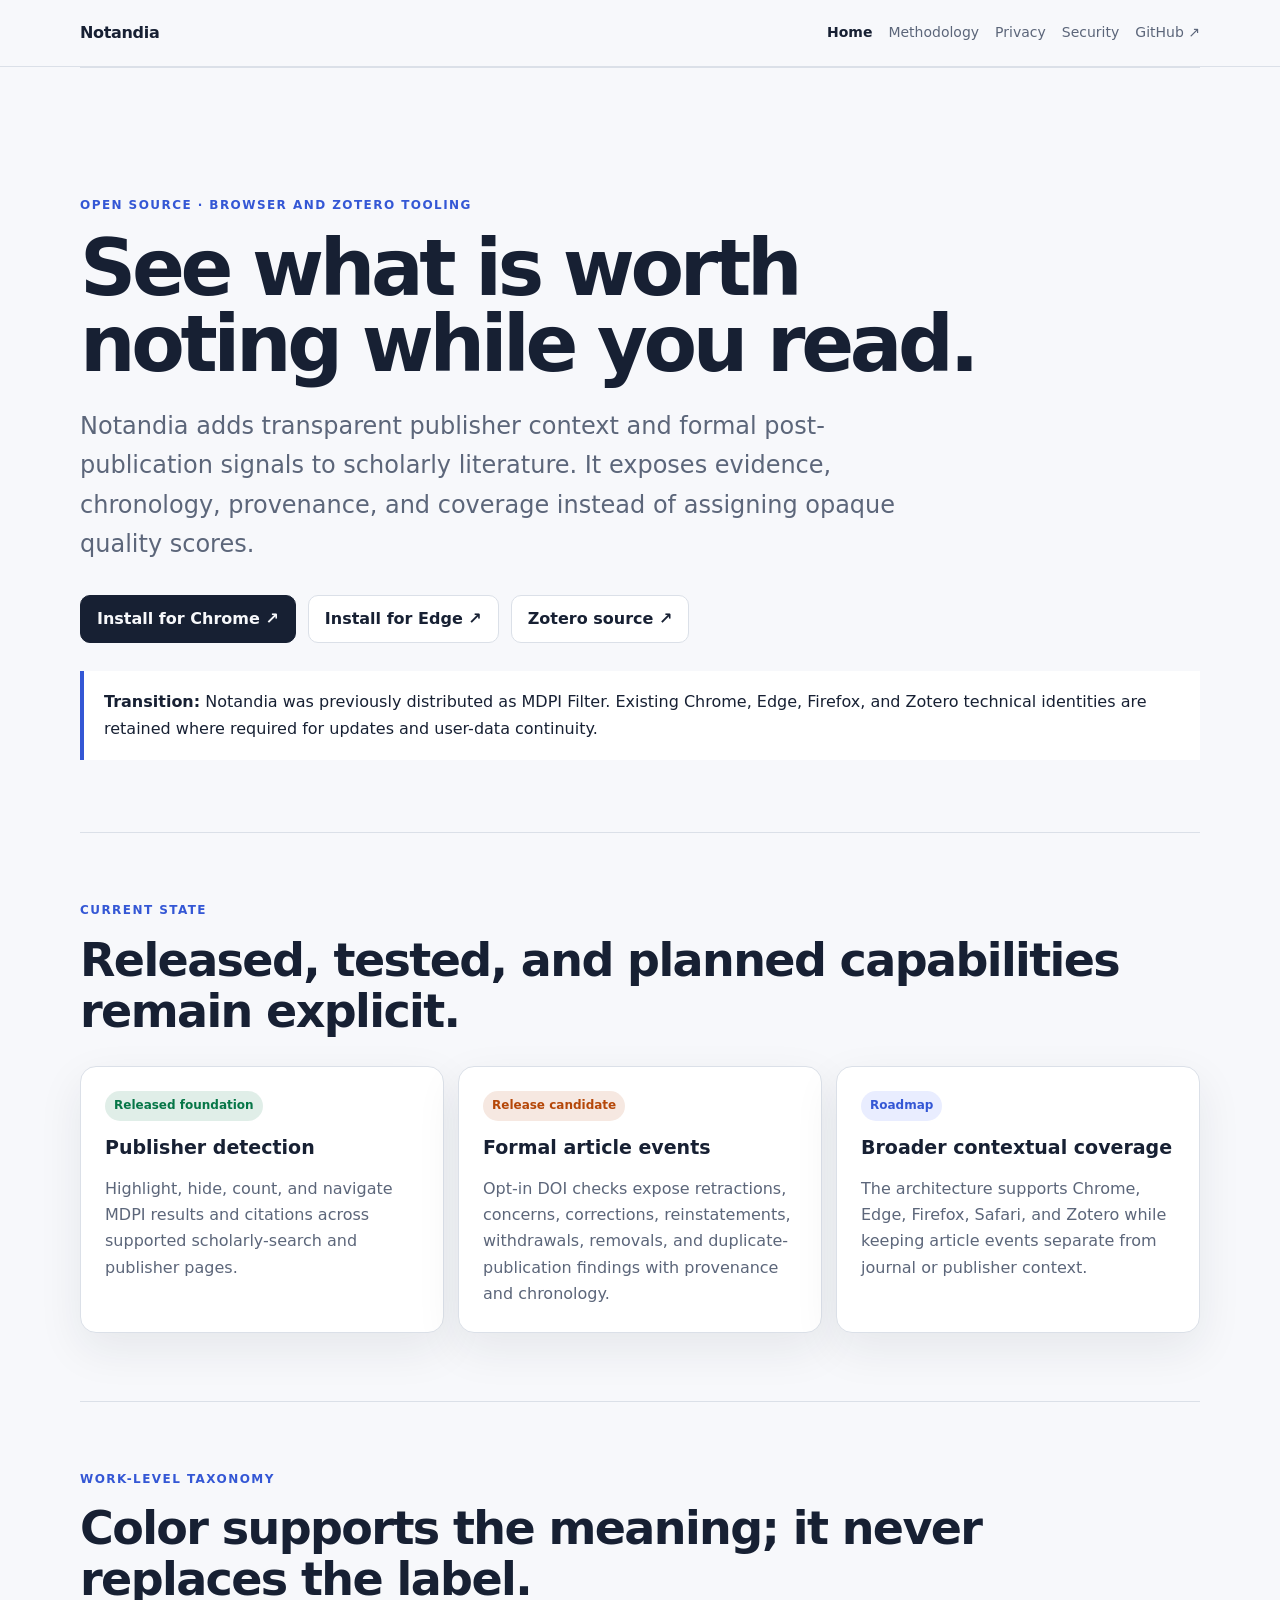
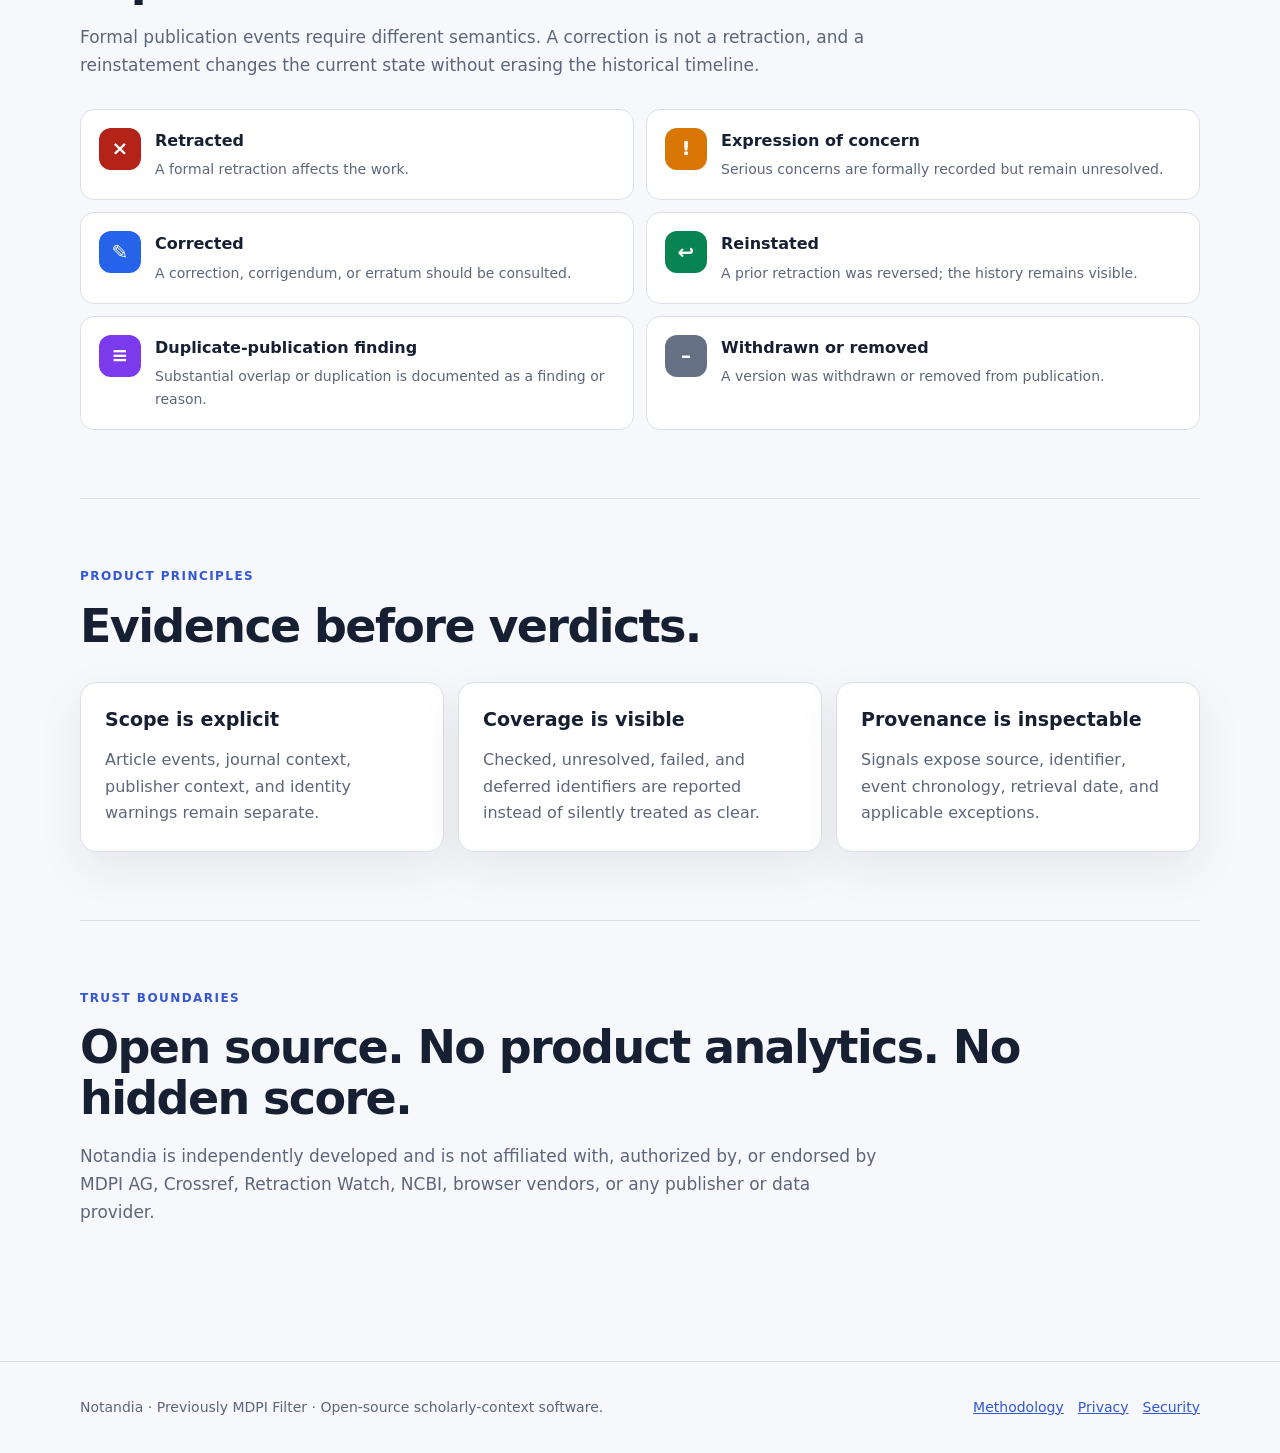
==== index.html @ 9b50b46a "rebrand: make Notandia the website identity" ====
<!doctype html>
<html lang="en">
<head>
  <meta charset="utf-8">
  <meta name="viewport" content="width=device-width, initial-scale=1">
  <title>Notandia — Open-source context for scholarly literature</title>
  <meta name="description" content="Notandia is open-source browser and Zotero software for publisher context and explainable post-publication signals in scholarly literature.">
  <meta name="robots" content="index,follow">
  <link rel="canonical" href="https://mdpi-filter.pages.dev/">
  <link rel="stylesheet" href="/styles.css">
  <meta property="og:type" content="website">
  <meta property="og:title" content="Notandia — Open-source context for scholarly literature">
  <meta property="og:description" content="See publisher context and formal post-publication signals without hidden quality scores or product analytics.">
</head>
<body>
  <header class="site-header">
    <nav class="nav" aria-label="Main navigation">
      <a class="brand" href="/">Notandia</a>
      <div class="nav-links">
        <a aria-current="page" href="/">Home</a>
        <a href="/methodology.html">Methodology</a>
        <a href="/privacy.html">Privacy</a>
        <a href="/security.html">Security</a>
        <a href="https://github.com/notandia">GitHub ↗</a>
      </div>
    </nav>
  </header>

  <main>
    <section class="hero">
      <p class="eyebrow">Open source · Browser and Zotero tooling</p>
      <h1>See what is worth noting while you read.</h1>
      <p class="lede">Notandia adds transparent publisher context and formal post-publication signals to scholarly literature. It exposes evidence, chronology, provenance, and coverage instead of assigning opaque quality scores.</p>
      <div class="actions">
        <a class="button primary" href="https://chromewebstore.google.com/detail/mdpi-filter/comknkeimaaadpiopddjoknflbmjeccp">Install for Chrome ↗</a>
        <a class="button" href="https://microsoftedge.microsoft.com/addons/detail/mdpi-filter/efonlkldplkaeekpiajloajjmkappjgi">Install for Edge ↗</a>
        <a class="button" href="https://github.com/notandia/zotero-plugin">Zotero source ↗</a>
      </div>
      <div class="notice"><strong>Transition:</strong> Notandia was previously distributed as MDPI Filter. Existing Chrome, Edge, Firefox, and Zotero technical identities are retained where required for updates and user-data continuity.</div>
    </section>

    <section aria-labelledby="state-heading">
      <p class="eyebrow">Current state</p>
      <h2 id="state-heading">Released, tested, and planned capabilities remain explicit.</h2>
      <div class="grid">
        <article class="card">
          <span class="status released">Released foundation</span>
          <h3>Publisher detection</h3>
          <p>Highlight, hide, count, and navigate MDPI results and citations across supported scholarly-search and publisher pages.</p>
        </article>
        <article class="card">
          <span class="status preview">Release candidate</span>
          <h3>Formal article events</h3>
          <p>Opt-in DOI checks expose retractions, concerns, corrections, reinstatements, withdrawals, removals, and duplicate-publication findings with provenance and chronology.</p>
        </article>
        <article class="card">
          <span class="status roadmap">Roadmap</span>
          <h3>Broader contextual coverage</h3>
          <p>The architecture supports Chrome, Edge, Firefox, Safari, and Zotero while keeping article events separate from journal or publisher context.</p>
        </article>
      </div>
    </section>

    <section aria-labelledby="signals-heading">
      <p class="eyebrow">Work-level taxonomy</p>
      <h2 id="signals-heading">Color supports the meaning; it never replaces the label.</h2>
      <p class="section-intro">Formal publication events require different semantics. A correction is not a retraction, and a reinstatement changes the current state without erasing the historical timeline.</p>
      <div class="signal-list">
        <div class="signal"><span class="signal-icon red" aria-hidden="true">×</span><div><strong>Retracted</strong><p>A formal retraction affects the work.</p></div></div>
        <div class="signal"><span class="signal-icon orange" aria-hidden="true">!</span><div><strong>Expression of concern</strong><p>Serious concerns are formally recorded but remain unresolved.</p></div></div>
        <div class="signal"><span class="signal-icon blue" aria-hidden="true">✎</span><div><strong>Corrected</strong><p>A correction, corrigendum, or erratum should be consulted.</p></div></div>
        <div class="signal"><span class="signal-icon green" aria-hidden="true">↩</span><div><strong>Reinstated</strong><p>A prior retraction was reversed; the history remains visible.</p></div></div>
        <div class="signal"><span class="signal-icon purple" aria-hidden="true">≡</span><div><strong>Duplicate-publication finding</strong><p>Substantial overlap or duplication is documented as a finding or reason.</p></div></div>
        <div class="signal"><span class="signal-icon gray" aria-hidden="true">–</span><div><strong>Withdrawn or removed</strong><p>A version was withdrawn or removed from publication.</p></div></div>
      </div>
    </section>

    <section aria-labelledby="principles-heading">
      <p class="eyebrow">Product principles</p>
      <h2 id="principles-heading">Evidence before verdicts.</h2>
      <div class="grid">
        <article class="card"><h3>Scope is explicit</h3><p>Article events, journal context, publisher context, and identity warnings remain separate.</p></article>
        <article class="card"><h3>Coverage is visible</h3><p>Checked, unresolved, failed, and deferred identifiers are reported instead of silently treated as clear.</p></article>
        <article class="card"><h3>Provenance is inspectable</h3><p>Signals expose source, identifier, event chronology, retrieval date, and applicable exceptions.</p></article>
      </div>
    </section>

    <section aria-labelledby="trust-heading">
      <p class="eyebrow">Trust boundaries</p>
      <h2 id="trust-heading">Open source. No product analytics. No hidden score.</h2>
      <p class="section-intro">Notandia is independently developed and is not affiliated with, authorized by, or endorsed by MDPI AG, Crossref, Retraction Watch, NCBI, browser vendors, or any publisher or data provider.</p>
    </section>
  </main>

  <footer class="site-footer">
    <div class="footer-inner">
      <span>Notandia · Previously MDPI Filter · Open-source scholarly-context software.</span>
      <div class="footer-links">
        <a href="/methodology.html">Methodology</a>
        <a href="/privacy.html">Privacy</a>
        <a href="/security.html">Security</a>
      </div>
    </div>
  </footer>
</body>
</html>
---- styles.css ----
:root {
  color-scheme: light dark;
  --bg: #f7f8fb;
  --surface: #ffffff;
  --ink: #172033;
  --muted: #5c667a;
  --line: #dbe0e8;
  --accent: #3457d5;
  --accent-soft: #e9edff;
  --danger: #b42318;
  --warning: #b54708;
  --success: #067647;
  --radius: 16px;
  --shadow: 0 16px 45px rgba(24, 33, 52, 0.08);
  font-family: Inter, ui-sans-serif, system-ui, -apple-system, BlinkMacSystemFont, "Segoe UI", sans-serif;
}

@media (prefers-color-scheme: dark) {
  :root {
    --bg: #0e1320;
    --surface: #171e2d;
    --ink: #eef1f7;
    --muted: #aab2c2;
    --line: #2b3547;
    --accent: #93a8ff;
    --accent-soft: #202b51;
    --shadow: 0 18px 55px rgba(0, 0, 0, 0.28);
  }
}

* { box-sizing: border-box; }
html { scroll-behavior: smooth; }
body { margin: 0; background: var(--bg); color: var(--ink); line-height: 1.65; }
a { color: var(--accent); }
a:focus-visible, button:focus-visible { outline: 3px solid var(--accent); outline-offset: 3px; }
img { max-width: 100%; }
code { font-family: "SFMono-Regular", Consolas, monospace; }

.site-header {
  position: sticky;
  top: 0;
  z-index: 10;
  border-bottom: 1px solid var(--line);
  background: color-mix(in srgb, var(--bg) 92%, transparent);
  backdrop-filter: blur(14px);
}
.nav {
  width: min(1120px, calc(100% - 32px));
  min-height: 66px;
  margin: 0 auto;
  display: flex;
  align-items: center;
  justify-content: space-between;
  gap: 20px;
}
.brand { color: var(--ink); font-weight: 800; text-decoration: none; letter-spacing: -0.02em; }
.nav-links { display: flex; flex-wrap: wrap; gap: 16px; font-size: 14px; }
.nav-links a { color: var(--muted); text-decoration: none; }
.nav-links a[aria-current="page"] { color: var(--ink); font-weight: 700; }

main { width: min(1120px, calc(100% - 32px)); margin: 0 auto; }
.hero { padding: clamp(72px, 10vw, 132px) 0 72px; }
.eyebrow { margin: 0 0 14px; color: var(--accent); font-size: 12px; font-weight: 800; text-transform: uppercase; letter-spacing: 0.12em; }
h1 { max-width: 900px; margin: 0 0 24px; font-size: clamp(42px, 7vw, 78px); line-height: 0.98; letter-spacing: -0.055em; }
h2 { margin: 0 0 18px; font-size: clamp(28px, 4vw, 46px); line-height: 1.1; letter-spacing: -0.035em; }
h3 { margin: 0 0 8px; font-size: 19px; line-height: 1.3; }
.lede { max-width: 850px; color: var(--muted); font-size: clamp(18px, 2.2vw, 24px); }

.actions { display: flex; flex-wrap: wrap; gap: 12px; margin-top: 30px; }
.button { display: inline-flex; align-items: center; justify-content: center; min-height: 44px; padding: 10px 16px; border: 1px solid var(--line); border-radius: 10px; color: var(--ink); background: var(--surface); text-decoration: none; font-weight: 700; }
.button.primary { border-color: var(--ink); background: var(--ink); color: var(--bg); }

section { padding: 68px 0; border-top: 1px solid var(--line); }
.section-intro { max-width: 800px; color: var(--muted); font-size: 17px; }
.grid { display: grid; grid-template-columns: repeat(3, 1fr); gap: 14px; margin-top: 30px; }
.card { padding: 24px; border: 1px solid var(--line); border-radius: var(--radius); background: var(--surface); box-shadow: var(--shadow); }
.card p { margin-bottom: 0; color: var(--muted); }
.status { display: inline-flex; align-items: center; gap: 8px; margin-bottom: 14px; padding: 5px 9px; border-radius: 999px; font-size: 12px; font-weight: 800; }
.status.released { color: var(--success); background: color-mix(in srgb, var(--success) 12%, transparent); }
.status.preview { color: var(--warning); background: color-mix(in srgb, var(--warning) 12%, transparent); }
.status.roadmap { color: var(--accent); background: var(--accent-soft); }

.signal-list { display: grid; grid-template-columns: repeat(2, 1fr); gap: 12px; margin-top: 30px; }
.signal { display: grid; grid-template-columns: 42px 1fr; gap: 14px; align-items: start; padding: 18px; border: 1px solid var(--line); border-radius: 14px; background: var(--surface); }
.signal-icon { width: 42px; height: 42px; border-radius: 12px; display: grid; place-items: center; color: white; font-weight: 900; font-size: 20px; }
.red { background: #b42318; }
.orange { background: #d97706; }
.blue { background: #2563eb; }
.green { background: #078451; }
.purple { background: #7c3aed; }
.gray { background: #667085; }
.signal p { margin: 4px 0 0; color: var(--muted); font-size: 14px; }

.notice { margin-top: 28px; padding: 18px 20px; border-left: 4px solid var(--accent); background: var(--surface); }
.prose { max-width: 850px; padding: 72px 0; }
.prose h1 { font-size: clamp(38px, 6vw, 66px); }
.prose h2 { margin-top: 52px; font-size: 30px; }
.prose h3 { margin-top: 32px; }
.prose p, .prose li { color: var(--muted); }
.prose strong { color: var(--ink); }
.prose table { width: 100%; border-collapse: collapse; margin: 26px 0; }
.prose th, .prose td { padding: 12px; border: 1px solid var(--line); text-align: left; vertical-align: top; }
.prose th { background: var(--surface); }

.site-footer { margin-top: 50px; padding: 34px 0; border-top: 1px solid var(--line); color: var(--muted); font-size: 14px; }
.footer-inner { width: min(1120px, calc(100% - 32px)); margin: 0 auto; display: flex; justify-content: space-between; gap: 20px; flex-wrap: wrap; }
.footer-links { display: flex; gap: 14px; flex-wrap: wrap; }

@media (max-width: 820px) {
  .grid { grid-template-columns: 1fr; }
  .signal-list { grid-template-columns: 1fr; }
  .nav { align-items: flex-start; padding: 16px 0; }
  .nav-links { justify-content: flex-end; }
}

@media (max-width: 560px) {
  .nav { flex-direction: column; }
  .nav-links { justify-content: flex-start; }
  .hero { padding-top: 56px; }
  .button { width: 100%; }
}
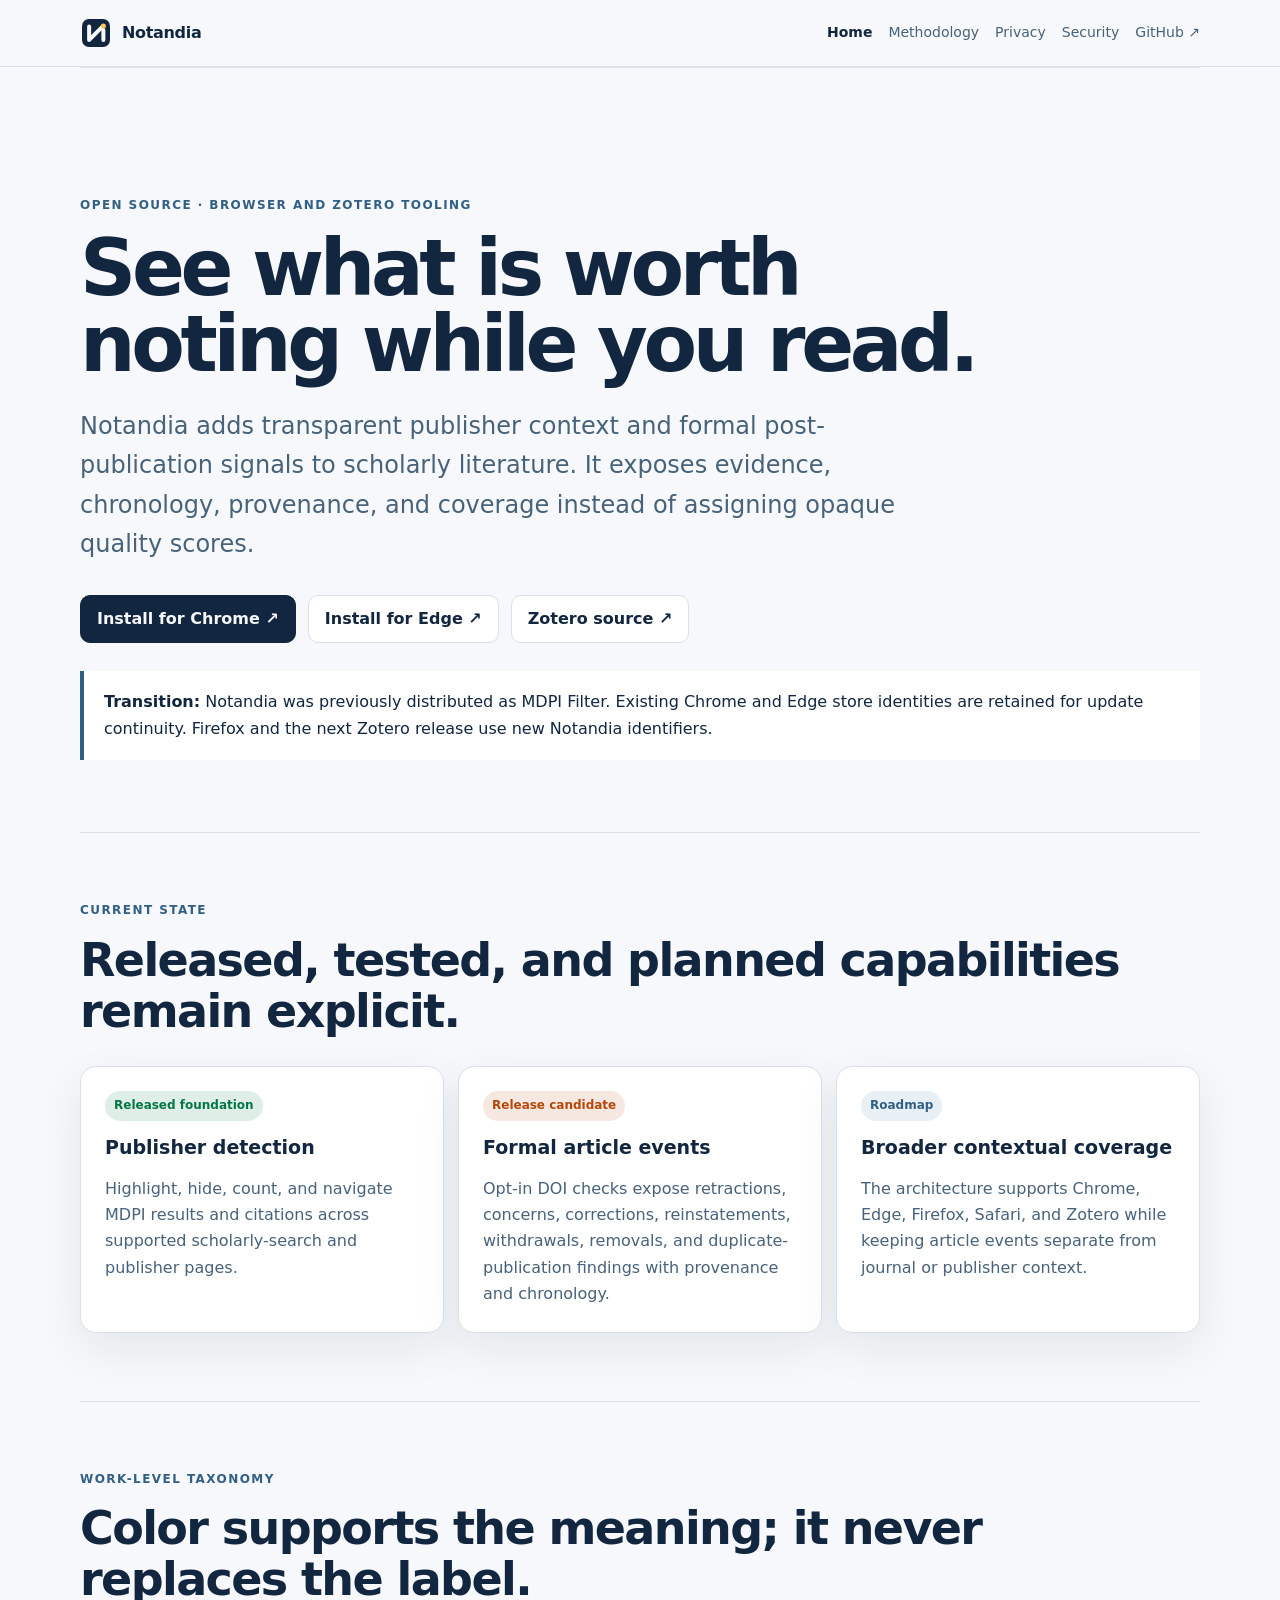
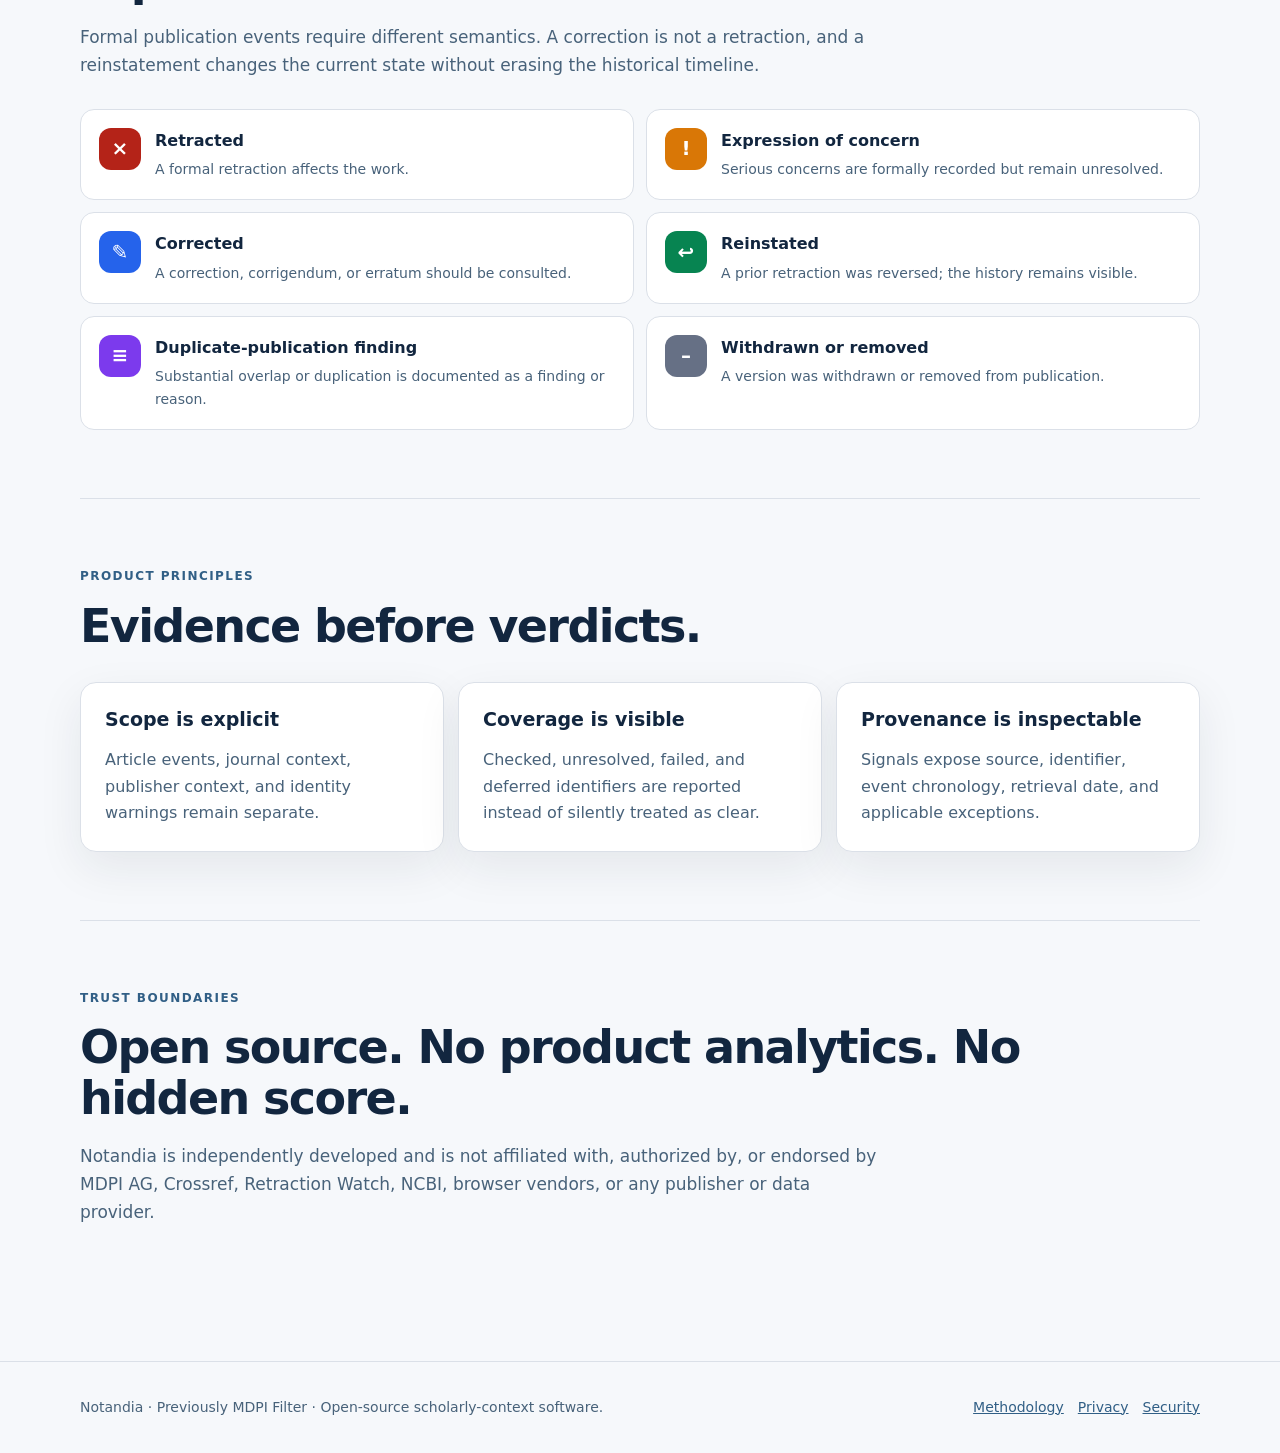
==== commit 1eb65342: "brand: apply Notandia identity across the website" ====
--- a/index.html
+++ b/index.html
@@ -7,6 +7,8 @@
   <meta name="description" content="Notandia is open-source browser and Zotero software for publisher context and explainable post-publication signals in scholarly literature.">
   <meta name="robots" content="index,follow">
   <link rel="canonical" href="https://mdpi-filter.pages.dev/">
+  <link rel="icon" href="/assets/notandia-symbol.svg" type="image/svg+xml">
+  <meta name="theme-color" content="#12263F">
   <link rel="stylesheet" href="/styles.css">
   <meta property="og:type" content="website">
   <meta property="og:title" content="Notandia — Open-source context for scholarly literature">
@@ -15,7 +17,7 @@
 <body>
   <header class="site-header">
     <nav class="nav" aria-label="Main navigation">
-      <a class="brand" href="/">Notandia</a>
+      <a class="brand" href="/"><img src="/assets/notandia-symbol.svg" alt="" width="32" height="32"><span>Notandia</span></a>
       <div class="nav-links">
         <a aria-current="page" href="/">Home</a>
         <a href="/methodology.html">Methodology</a>
@@ -36,7 +38,7 @@
         <a class="button" href="https://microsoftedge.microsoft.com/addons/detail/mdpi-filter/efonlkldplkaeekpiajloajjmkappjgi">Install for Edge ↗</a>
         <a class="button" href="https://github.com/notandia/zotero-plugin">Zotero source ↗</a>
       </div>
-      <div class="notice"><strong>Transition:</strong> Notandia was previously distributed as MDPI Filter. Existing Chrome, Edge, Firefox, and Zotero technical identities are retained where required for updates and user-data continuity.</div>
+      <div class="notice"><strong>Transition:</strong> Notandia was previously distributed as MDPI Filter. Existing Chrome and Edge store identities are retained for update continuity. Firefox and the next Zotero release use new Notandia identifiers.</div>
     </section>
 
     <section aria-labelledby="state-heading">
--- a/styles.css
+++ b/styles.css
@@ -1,12 +1,12 @@
 :root {
   color-scheme: light dark;
-  --bg: #f7f8fb;
+  --bg: #f6f8fb;
   --surface: #ffffff;
-  --ink: #172033;
-  --muted: #5c667a;
+  --ink: #12263f;
+  --muted: #48627a;
   --line: #dbe0e8;
-  --accent: #3457d5;
-  --accent-soft: #e9edff;
+  --accent: #315f86;
+  --accent-soft: #e8f0f6;
   --danger: #b42318;
   --warning: #b54708;
   --success: #067647;
@@ -53,7 +53,8 @@
   justify-content: space-between;
   gap: 20px;
 }
-.brand { color: var(--ink); font-weight: 800; text-decoration: none; letter-spacing: -0.02em; }
+.brand { display: inline-flex; align-items: center; gap: 10px; color: var(--ink); font-weight: 800; text-decoration: none; letter-spacing: -0.02em; }
+.brand img { width: 32px; height: 32px; flex: 0 0 auto; }
 .nav-links { display: flex; flex-wrap: wrap; gap: 16px; font-size: 14px; }
 .nav-links a { color: var(--muted); text-decoration: none; }
 .nav-links a[aria-current="page"] { color: var(--ink); font-weight: 700; }
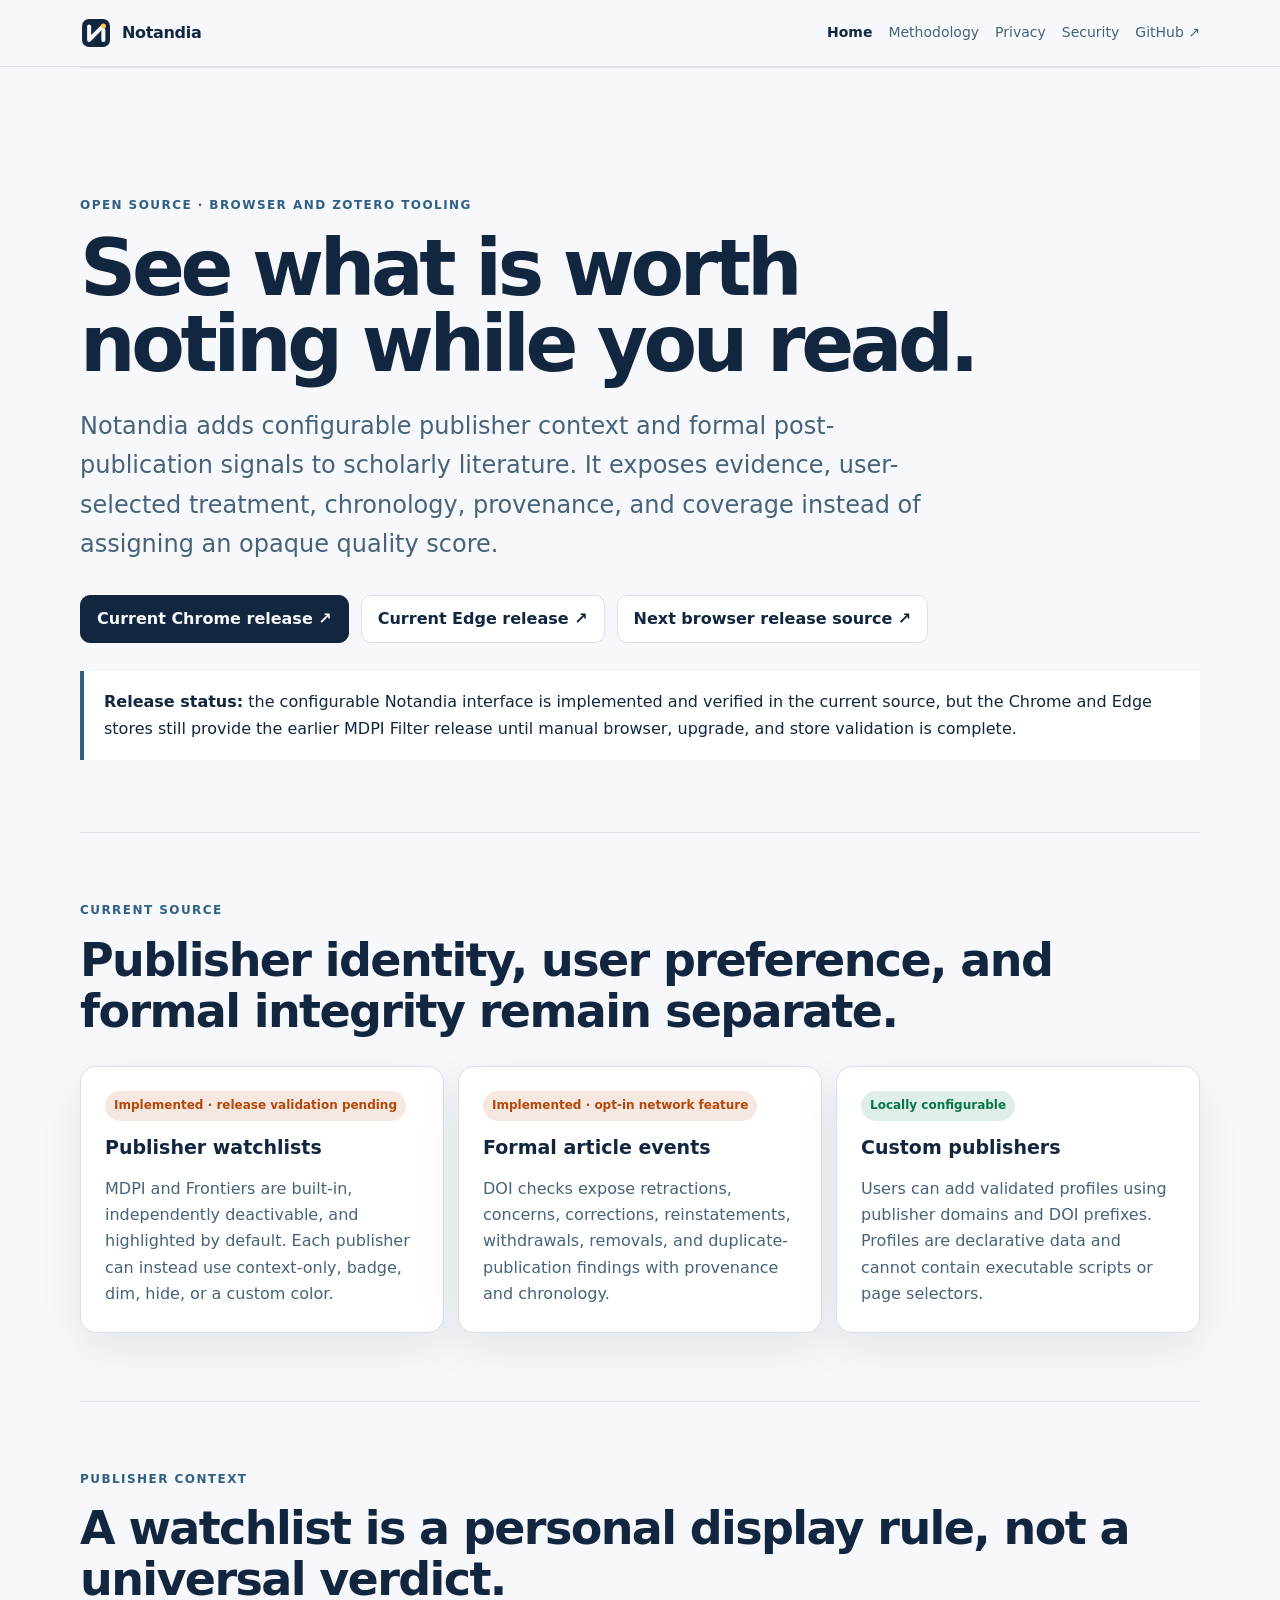
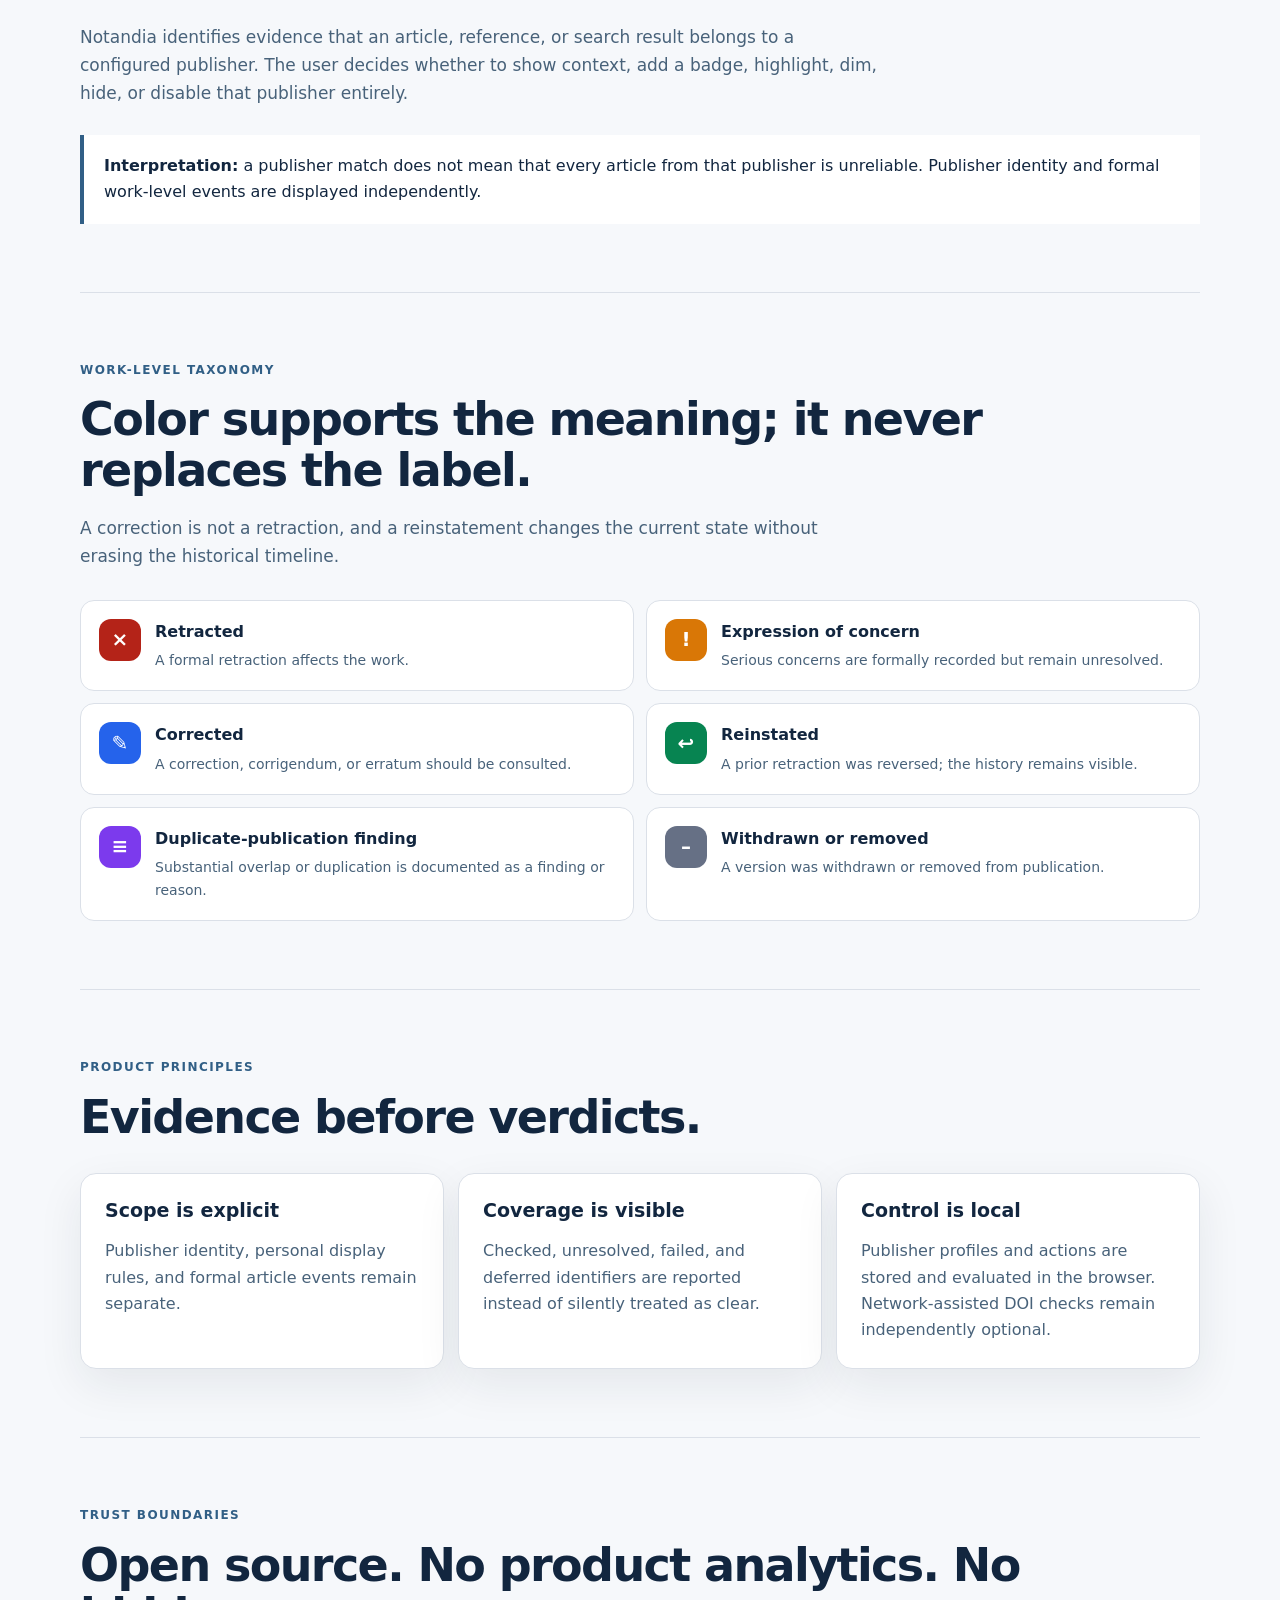
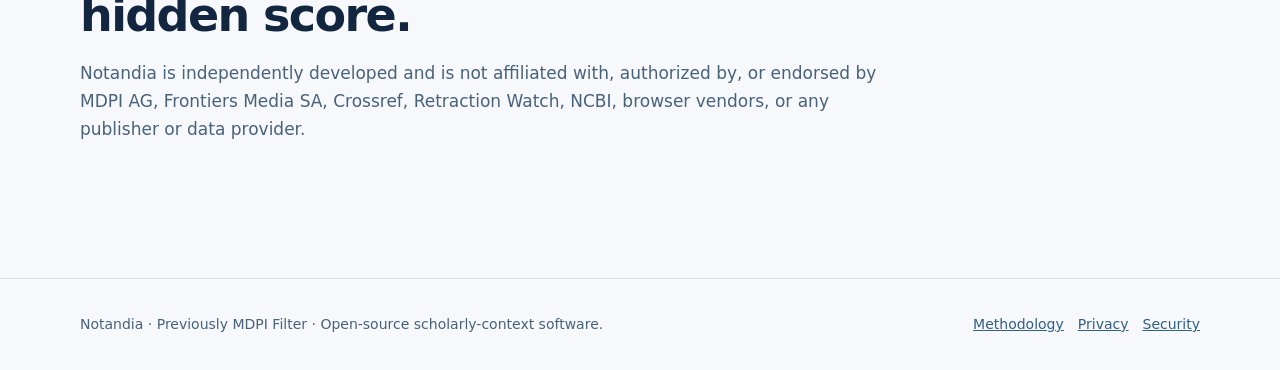
==== commit 57d3dab1: "docs: present configurable publisher watchlists" ====
--- a/index.html
+++ b/index.html
@@ -3,16 +3,16 @@
 <head>
   <meta charset="utf-8">
   <meta name="viewport" content="width=device-width, initial-scale=1">
-  <title>Notandia — Open-source context for scholarly literature</title>
-  <meta name="description" content="Notandia is open-source browser and Zotero software for publisher context and explainable post-publication signals in scholarly literature.">
+  <title>Notandia — Publisher context and scholarly integrity signals</title>
+  <meta name="description" content="Notandia is open-source browser and Zotero software for configurable publisher context and explainable post-publication signals in scholarly literature.">
   <meta name="robots" content="index,follow">
   <link rel="canonical" href="https://mdpi-filter.pages.dev/">
   <link rel="icon" href="/assets/notandia-symbol.svg" type="image/svg+xml">
   <meta name="theme-color" content="#12263F">
   <link rel="stylesheet" href="/styles.css">
   <meta property="og:type" content="website">
-  <meta property="og:title" content="Notandia — Open-source context for scholarly literature">
-  <meta property="og:description" content="See publisher context and formal post-publication signals without hidden quality scores or product analytics.">
+  <meta property="og:title" content="Notandia — Publisher context and scholarly integrity signals">
+  <meta property="og:description" content="Configurable publisher watchlists and formal post-publication signals without hidden quality scores or product analytics.">
 </head>
 <body>
   <header class="site-header">
@@ -32,41 +32,48 @@
     <section class="hero">
       <p class="eyebrow">Open source · Browser and Zotero tooling</p>
       <h1>See what is worth noting while you read.</h1>
-      <p class="lede">Notandia adds transparent publisher context and formal post-publication signals to scholarly literature. It exposes evidence, chronology, provenance, and coverage instead of assigning opaque quality scores.</p>
+      <p class="lede">Notandia adds configurable publisher context and formal post-publication signals to scholarly literature. It exposes evidence, user-selected treatment, chronology, provenance, and coverage instead of assigning an opaque quality score.</p>
       <div class="actions">
-        <a class="button primary" href="https://chromewebstore.google.com/detail/mdpi-filter/comknkeimaaadpiopddjoknflbmjeccp">Install for Chrome ↗</a>
-        <a class="button" href="https://microsoftedge.microsoft.com/addons/detail/mdpi-filter/efonlkldplkaeekpiajloajjmkappjgi">Install for Edge ↗</a>
-        <a class="button" href="https://github.com/notandia/zotero-plugin">Zotero source ↗</a>
+        <a class="button primary" href="https://chromewebstore.google.com/detail/mdpi-filter/comknkeimaaadpiopddjoknflbmjeccp">Current Chrome release ↗</a>
+        <a class="button" href="https://microsoftedge.microsoft.com/addons/detail/mdpi-filter/efonlkldplkaeekpiajloajjmkappjgi">Current Edge release ↗</a>
+        <a class="button" href="https://github.com/notandia/browser-extension">Next browser release source ↗</a>
       </div>
-      <div class="notice"><strong>Transition:</strong> Notandia was previously distributed as MDPI Filter. Existing Chrome and Edge store identities are retained for update continuity. Firefox and the next Zotero release use new Notandia identifiers.</div>
+      <div class="notice"><strong>Release status:</strong> the configurable Notandia interface is implemented and verified in the current source, but the Chrome and Edge stores still provide the earlier MDPI Filter release until manual browser, upgrade, and store validation is complete.</div>
     </section>
 
     <section aria-labelledby="state-heading">
-      <p class="eyebrow">Current state</p>
-      <h2 id="state-heading">Released, tested, and planned capabilities remain explicit.</h2>
+      <p class="eyebrow">Current source</p>
+      <h2 id="state-heading">Publisher identity, user preference, and formal integrity remain separate.</h2>
       <div class="grid">
         <article class="card">
-          <span class="status released">Released foundation</span>
-          <h3>Publisher detection</h3>
-          <p>Highlight, hide, count, and navigate MDPI results and citations across supported scholarly-search and publisher pages.</p>
+          <span class="status preview">Implemented · release validation pending</span>
+          <h3>Publisher watchlists</h3>
+          <p>MDPI and Frontiers are built-in, independently deactivable, and highlighted by default. Each publisher can instead use context-only, badge, dim, hide, or a custom color.</p>
         </article>
         <article class="card">
-          <span class="status preview">Release candidate</span>
+          <span class="status preview">Implemented · opt-in network feature</span>
           <h3>Formal article events</h3>
-          <p>Opt-in DOI checks expose retractions, concerns, corrections, reinstatements, withdrawals, removals, and duplicate-publication findings with provenance and chronology.</p>
+          <p>DOI checks expose retractions, concerns, corrections, reinstatements, withdrawals, removals, and duplicate-publication findings with provenance and chronology.</p>
         </article>
         <article class="card">
-          <span class="status roadmap">Roadmap</span>
-          <h3>Broader contextual coverage</h3>
-          <p>The architecture supports Chrome, Edge, Firefox, Safari, and Zotero while keeping article events separate from journal or publisher context.</p>
+          <span class="status released">Locally configurable</span>
+          <h3>Custom publishers</h3>
+          <p>Users can add validated profiles using publisher domains and DOI prefixes. Profiles are declarative data and cannot contain executable scripts or page selectors.</p>
         </article>
       </div>
+    </section>
+
+    <section aria-labelledby="watchlist-heading">
+      <p class="eyebrow">Publisher context</p>
+      <h2 id="watchlist-heading">A watchlist is a personal display rule, not a universal verdict.</h2>
+      <p class="section-intro">Notandia identifies evidence that an article, reference, or search result belongs to a configured publisher. The user decides whether to show context, add a badge, highlight, dim, hide, or disable that publisher entirely.</p>
+      <div class="notice"><strong>Interpretation:</strong> a publisher match does not mean that every article from that publisher is unreliable. Publisher identity and formal work-level events are displayed independently.</div>
     </section>
 
     <section aria-labelledby="signals-heading">
       <p class="eyebrow">Work-level taxonomy</p>
       <h2 id="signals-heading">Color supports the meaning; it never replaces the label.</h2>
-      <p class="section-intro">Formal publication events require different semantics. A correction is not a retraction, and a reinstatement changes the current state without erasing the historical timeline.</p>
+      <p class="section-intro">A correction is not a retraction, and a reinstatement changes the current state without erasing the historical timeline.</p>
       <div class="signal-list">
         <div class="signal"><span class="signal-icon red" aria-hidden="true">×</span><div><strong>Retracted</strong><p>A formal retraction affects the work.</p></div></div>
         <div class="signal"><span class="signal-icon orange" aria-hidden="true">!</span><div><strong>Expression of concern</strong><p>Serious concerns are formally recorded but remain unresolved.</p></div></div>
@@ -81,27 +88,23 @@
       <p class="eyebrow">Product principles</p>
       <h2 id="principles-heading">Evidence before verdicts.</h2>
       <div class="grid">
-        <article class="card"><h3>Scope is explicit</h3><p>Article events, journal context, publisher context, and identity warnings remain separate.</p></article>
+        <article class="card"><h3>Scope is explicit</h3><p>Publisher identity, personal display rules, and formal article events remain separate.</p></article>
         <article class="card"><h3>Coverage is visible</h3><p>Checked, unresolved, failed, and deferred identifiers are reported instead of silently treated as clear.</p></article>
-        <article class="card"><h3>Provenance is inspectable</h3><p>Signals expose source, identifier, event chronology, retrieval date, and applicable exceptions.</p></article>
+        <article class="card"><h3>Control is local</h3><p>Publisher profiles and actions are stored and evaluated in the browser. Network-assisted DOI checks remain independently optional.</p></article>
       </div>
     </section>
 
     <section aria-labelledby="trust-heading">
       <p class="eyebrow">Trust boundaries</p>
       <h2 id="trust-heading">Open source. No product analytics. No hidden score.</h2>
-      <p class="section-intro">Notandia is independently developed and is not affiliated with, authorized by, or endorsed by MDPI AG, Crossref, Retraction Watch, NCBI, browser vendors, or any publisher or data provider.</p>
+      <p class="section-intro">Notandia is independently developed and is not affiliated with, authorized by, or endorsed by MDPI AG, Frontiers Media SA, Crossref, Retraction Watch, NCBI, browser vendors, or any publisher or data provider.</p>
     </section>
   </main>
 
   <footer class="site-footer">
     <div class="footer-inner">
       <span>Notandia · Previously MDPI Filter · Open-source scholarly-context software.</span>
-      <div class="footer-links">
-        <a href="/methodology.html">Methodology</a>
-        <a href="/privacy.html">Privacy</a>
-        <a href="/security.html">Security</a>
-      </div>
+      <div class="footer-links"><a href="/methodology.html">Methodology</a><a href="/privacy.html">Privacy</a><a href="/security.html">Security</a></div>
     </div>
   </footer>
 </body>
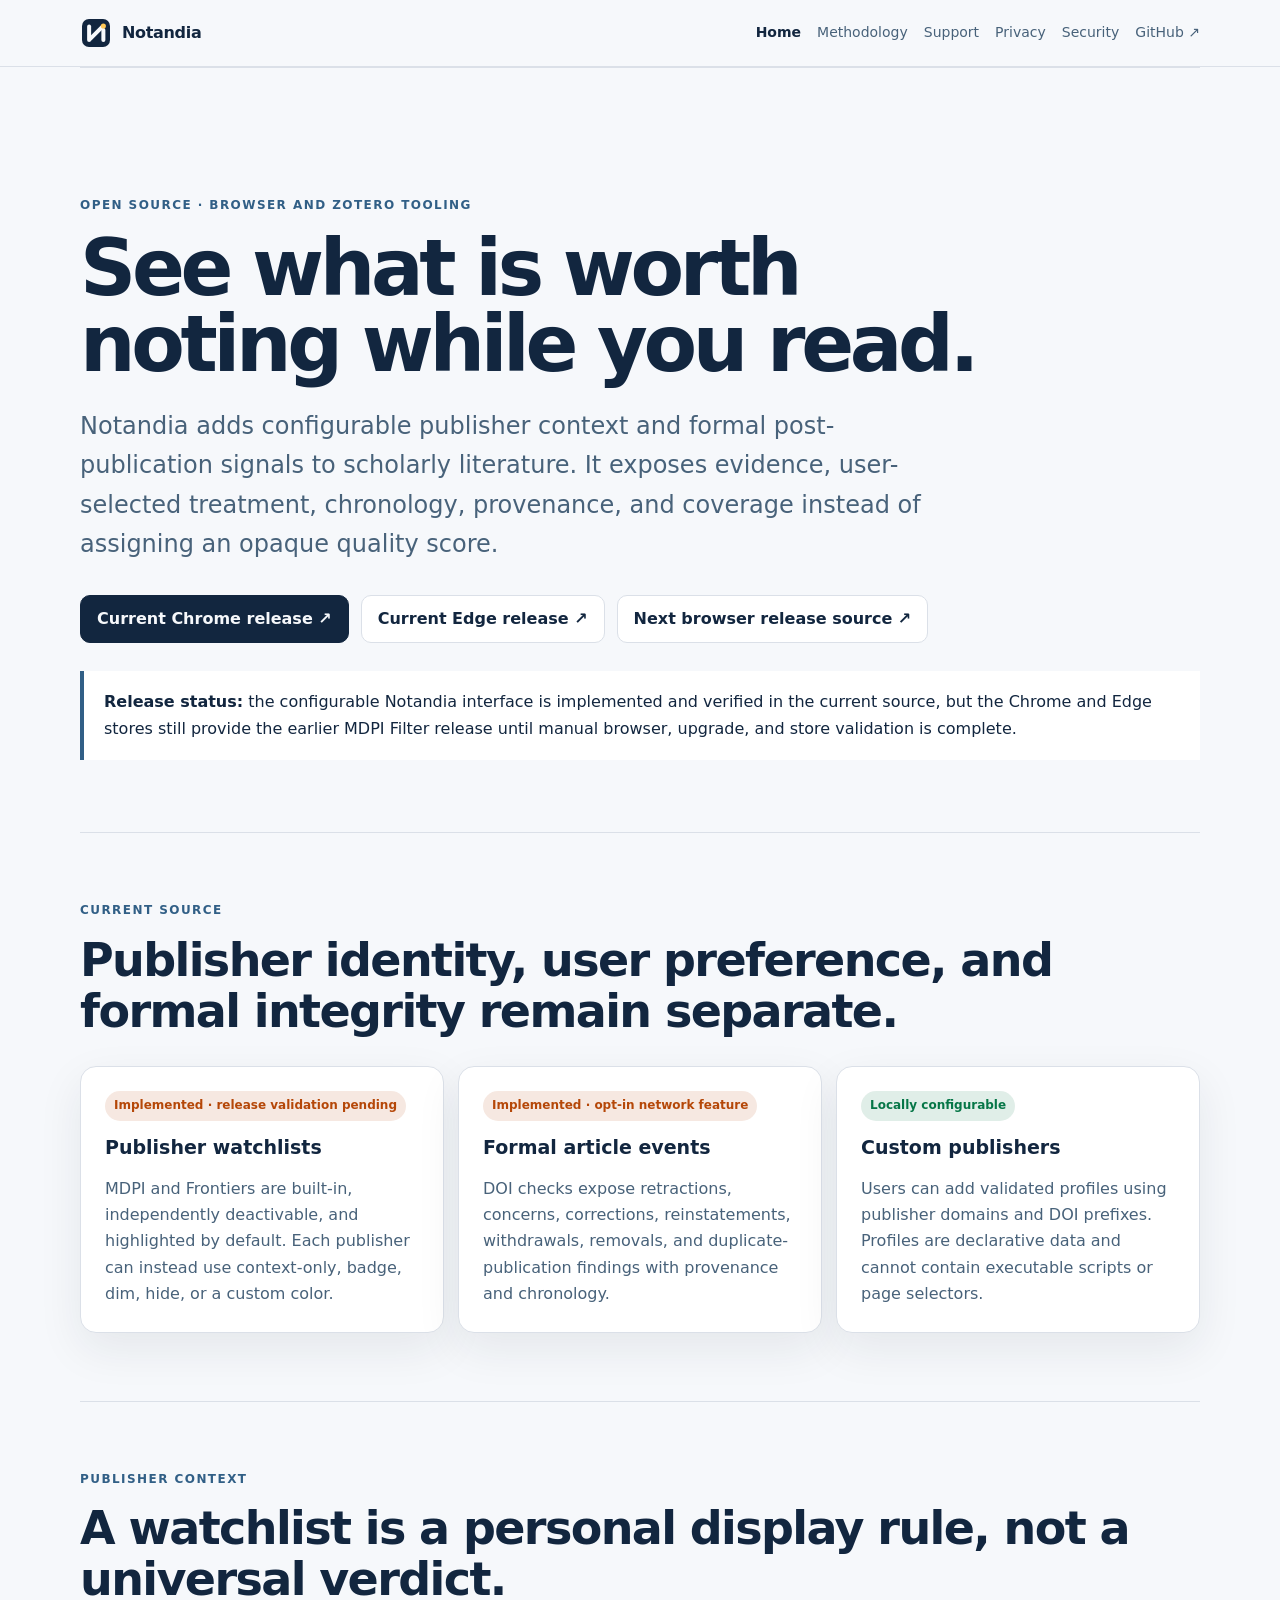
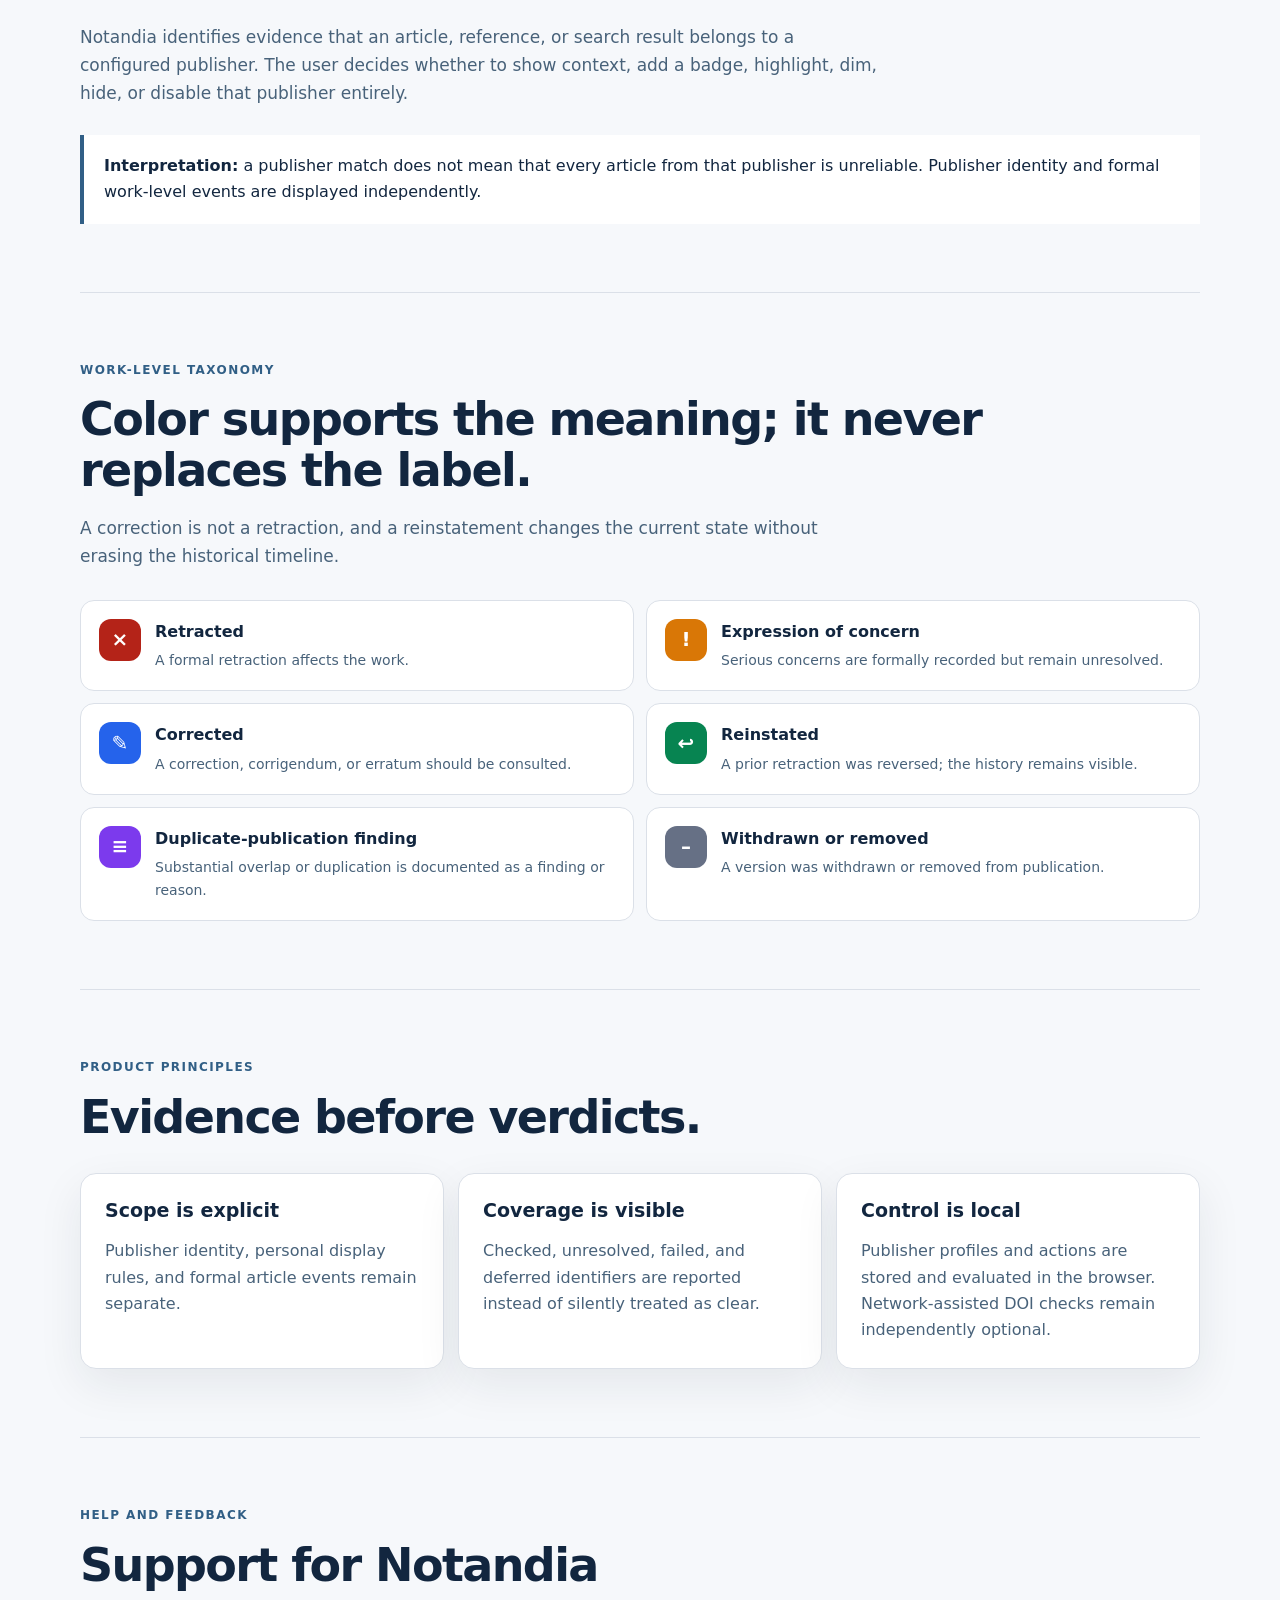
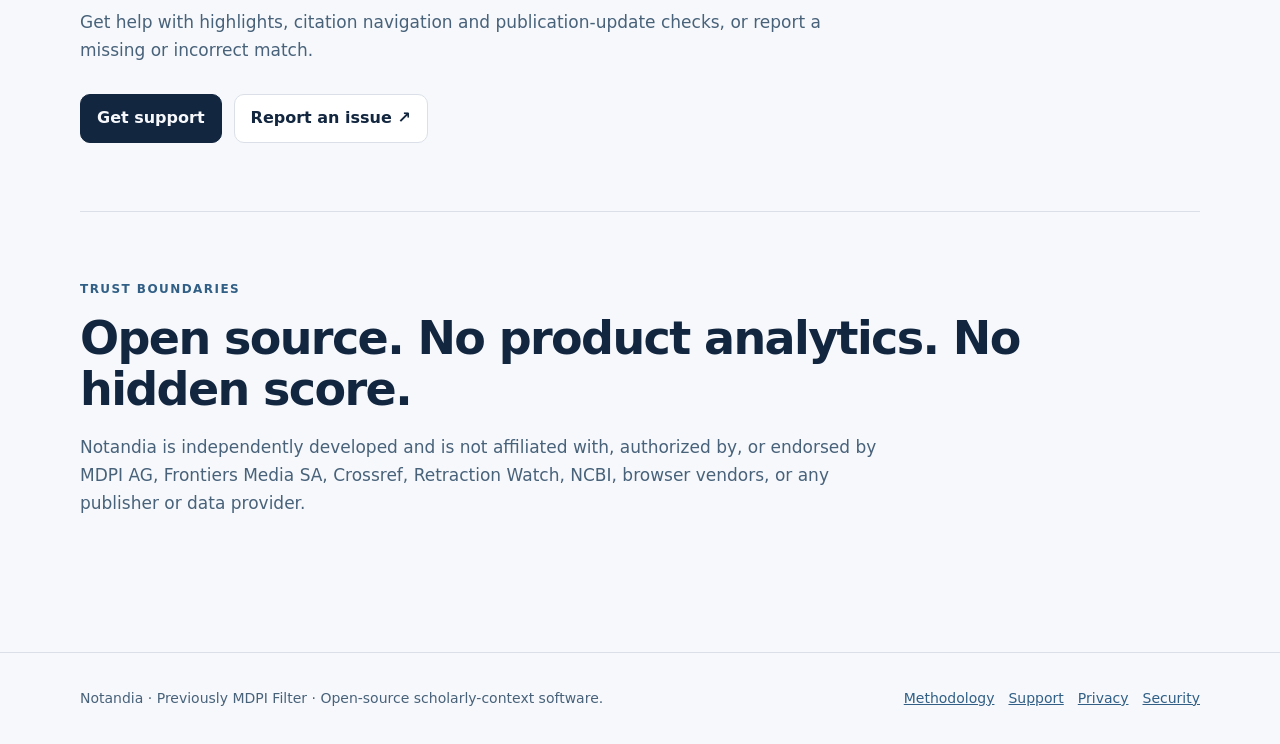
==== commit 44513b27: "Add Notandia support and clarify Chrome privacy policy" ====
--- a/index.html
+++ b/index.html
@@ -6,7 +6,7 @@
   <title>Notandia — Publisher context and scholarly integrity signals</title>
   <meta name="description" content="Notandia is open-source browser and Zotero software for configurable publisher context and explainable post-publication signals in scholarly literature.">
   <meta name="robots" content="index,follow">
-  <link rel="canonical" href="https://mdpi-filter.pages.dev/">
+  <link rel="canonical" href="https://notandia.pages.dev/">
   <link rel="icon" href="/assets/notandia-symbol.svg" type="image/svg+xml">
   <meta name="theme-color" content="#12263F">
   <link rel="stylesheet" href="/styles.css">
@@ -21,7 +21,7 @@
       <div class="nav-links">
         <a aria-current="page" href="/">Home</a>
         <a href="/methodology.html">Methodology</a>
-        <a href="/privacy.html">Privacy</a>
+        <a href="/support/">Support</a><a href="/privacy.html">Privacy</a>
         <a href="/security.html">Security</a>
         <a href="https://github.com/notandia">GitHub ↗</a>
       </div>
@@ -94,6 +94,12 @@
       </div>
     </section>
 
+    <section id="support" aria-labelledby="support-heading">
+      <p class="eyebrow">Help and feedback</p><h2 id="support-heading">Support for Notandia</h2>
+      <p class="section-intro">Get help with highlights, citation navigation and publication-update checks, or report a missing or incorrect match.</p>
+      <div class="actions"><a class="button primary" href="/support/">Get support</a><a class="button" href="https://github.com/notandia/browser-extension/issues">Report an issue ↗</a></div>
+    </section>
+
     <section aria-labelledby="trust-heading">
       <p class="eyebrow">Trust boundaries</p>
       <h2 id="trust-heading">Open source. No product analytics. No hidden score.</h2>
@@ -104,7 +110,7 @@
   <footer class="site-footer">
     <div class="footer-inner">
       <span>Notandia · Previously MDPI Filter · Open-source scholarly-context software.</span>
-      <div class="footer-links"><a href="/methodology.html">Methodology</a><a href="/privacy.html">Privacy</a><a href="/security.html">Security</a></div>
+      <div class="footer-links"><a href="/methodology.html">Methodology</a><a href="/support/">Support</a><a href="/privacy.html">Privacy</a><a href="/security.html">Security</a></div>
     </div>
   </footer>
 </body>
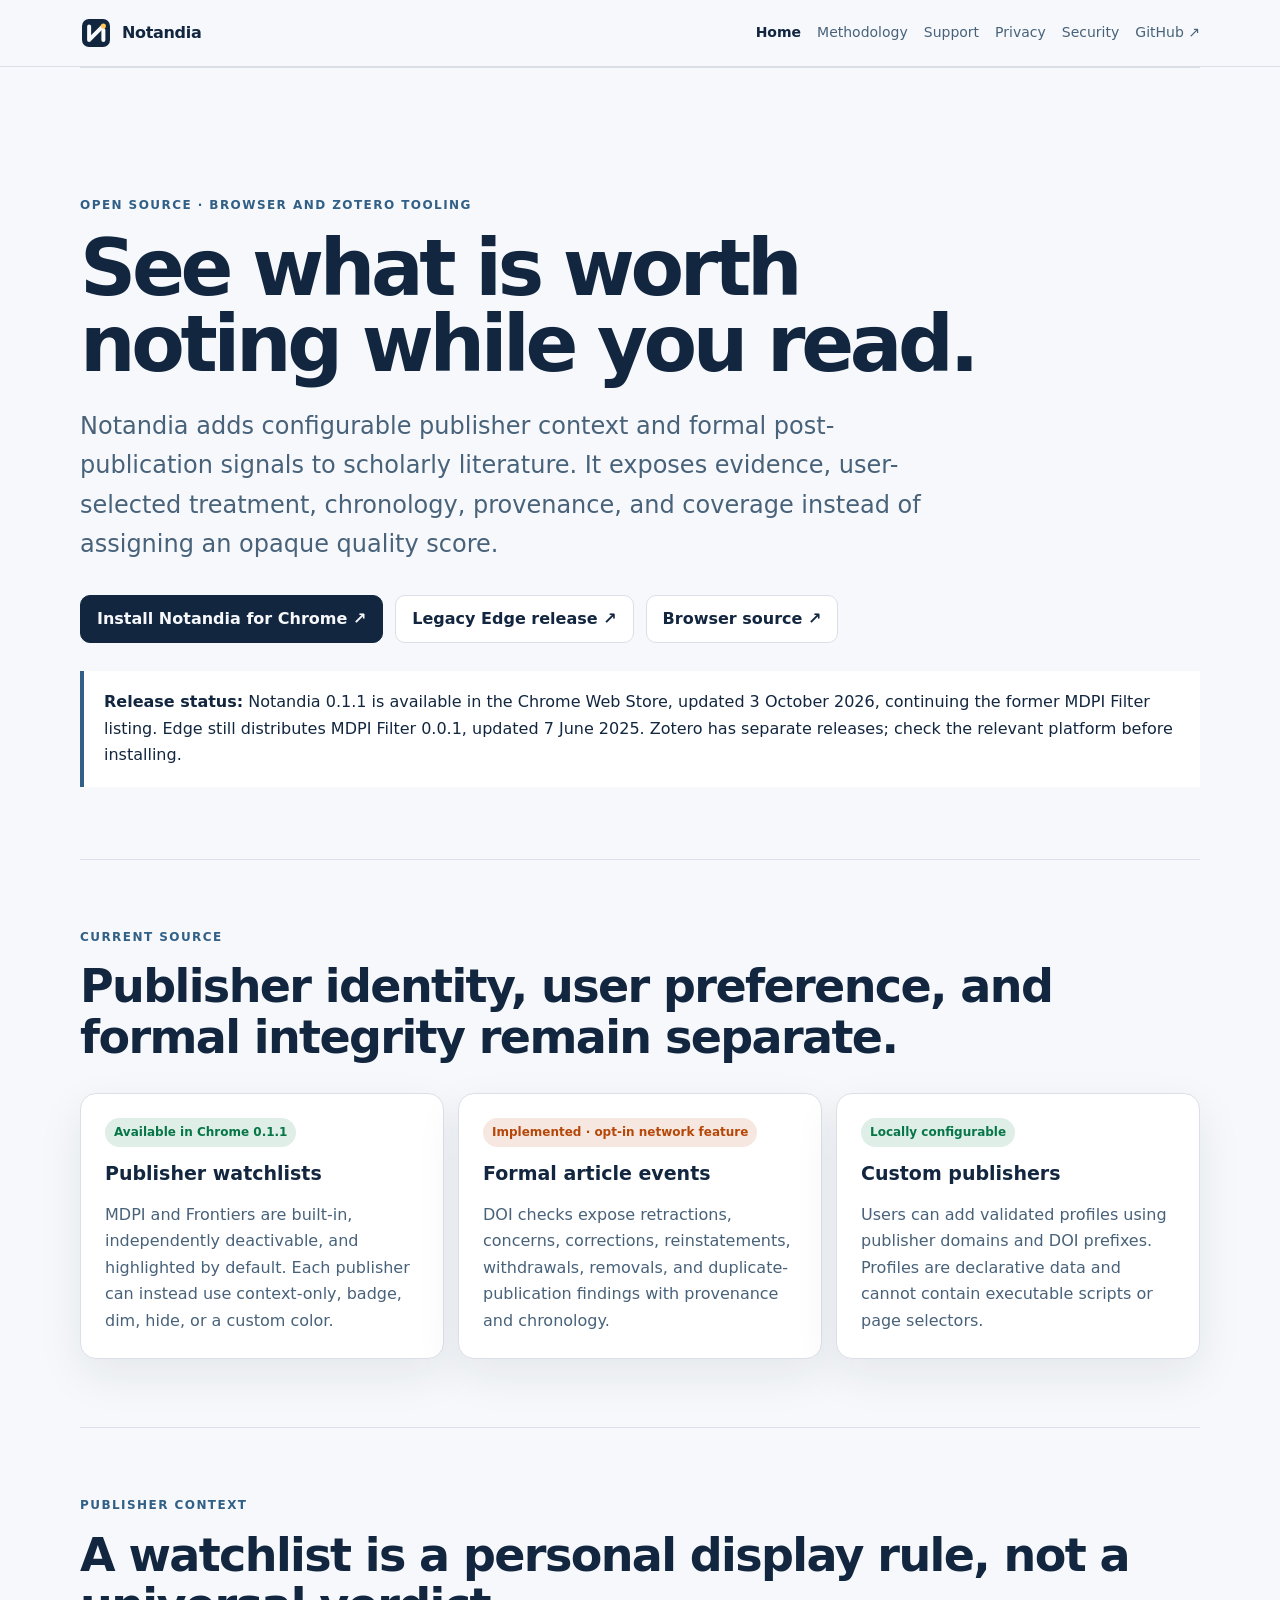
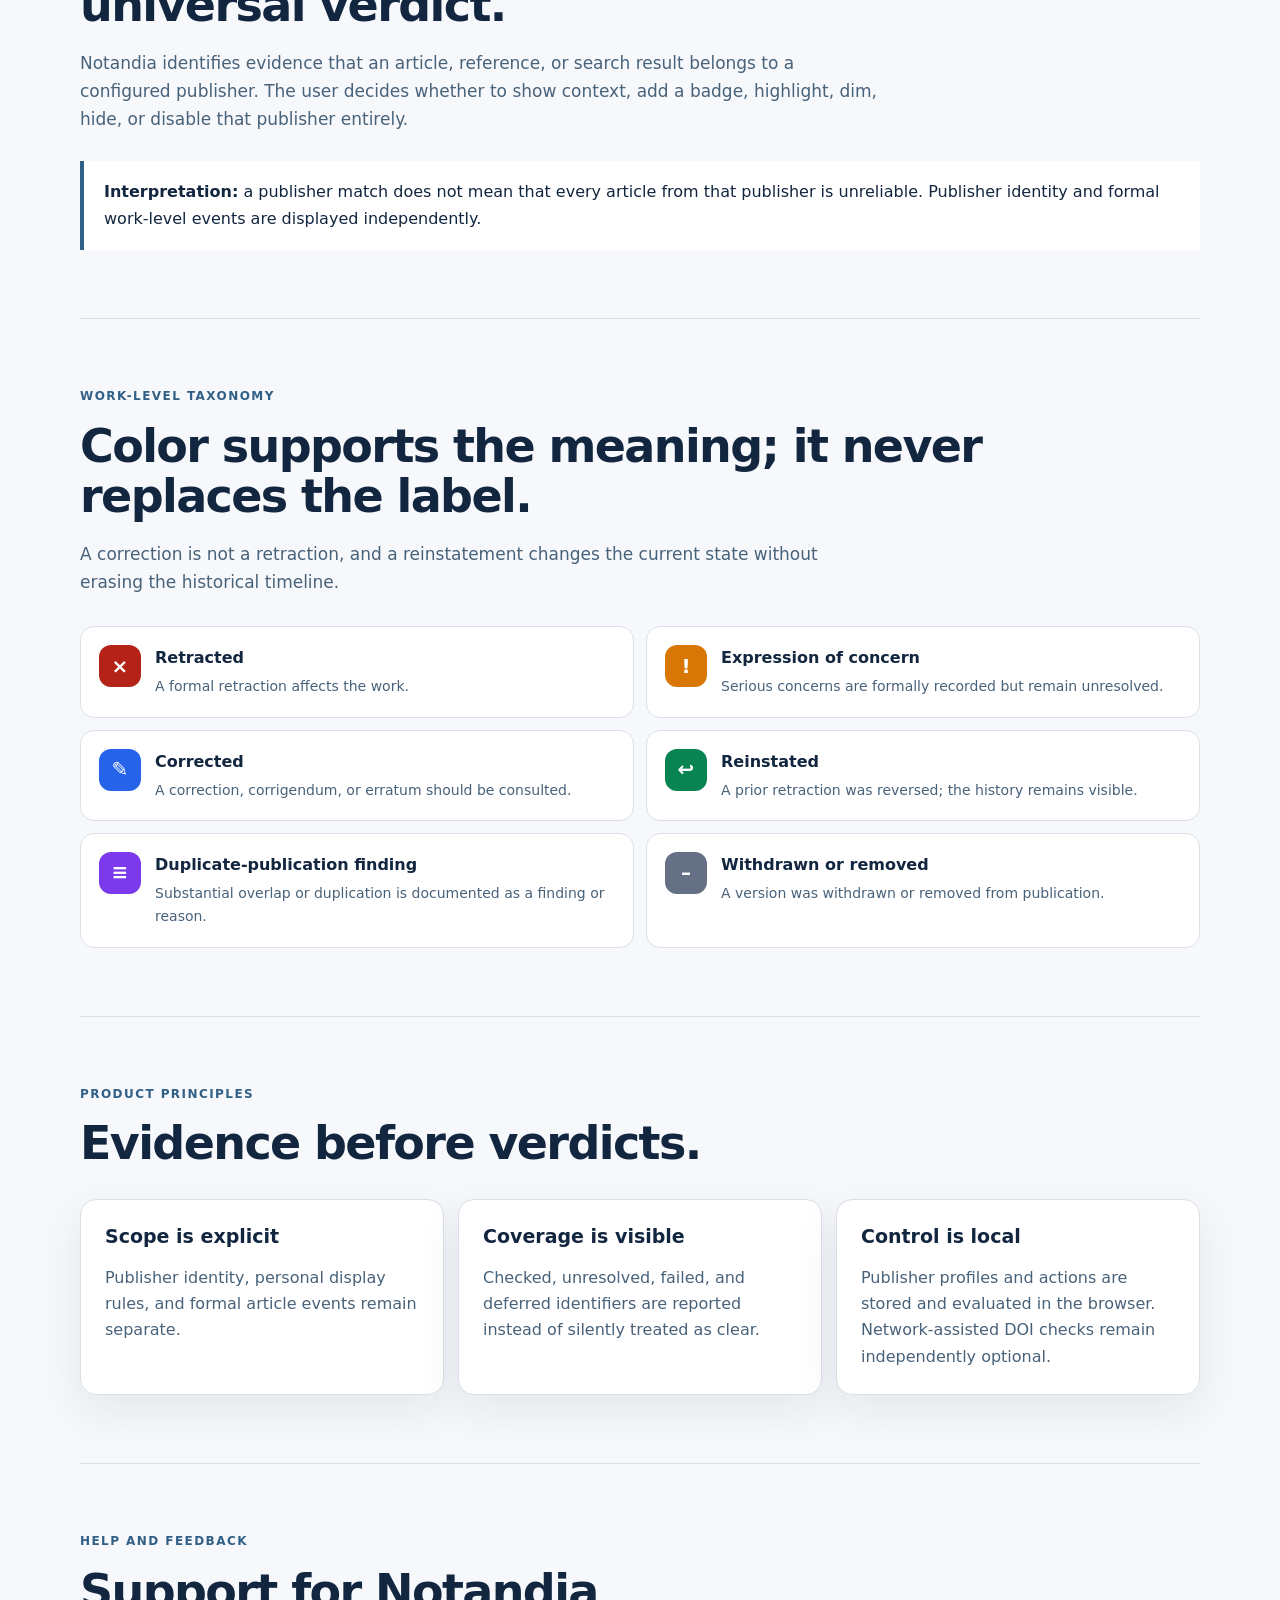
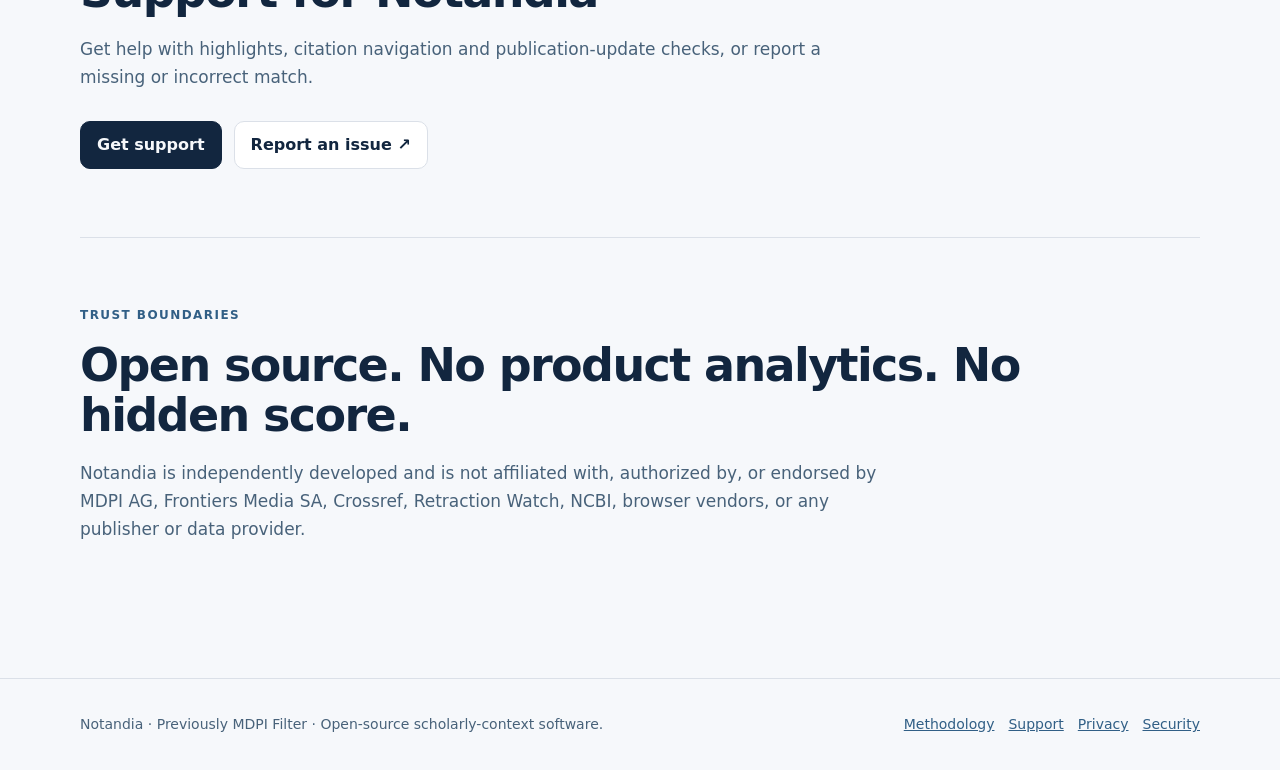
==== commit 0a665de8: "Update Notandia Chrome release information" ====
--- a/index.html
+++ b/index.html
@@ -34,11 +34,11 @@
       <h1>See what is worth noting while you read.</h1>
       <p class="lede">Notandia adds configurable publisher context and formal post-publication signals to scholarly literature. It exposes evidence, user-selected treatment, chronology, provenance, and coverage instead of assigning an opaque quality score.</p>
       <div class="actions">
-        <a class="button primary" href="https://chromewebstore.google.com/detail/mdpi-filter/comknkeimaaadpiopddjoknflbmjeccp">Current Chrome release ↗</a>
-        <a class="button" href="https://microsoftedge.microsoft.com/addons/detail/mdpi-filter/efonlkldplkaeekpiajloajjmkappjgi">Current Edge release ↗</a>
-        <a class="button" href="https://github.com/notandia/browser-extension">Next browser release source ↗</a>
+        <a class="button primary" href="https://chromewebstore.google.com/detail/notandia/comknkeimaaadpiopddjoknflbmjeccp">Install Notandia for Chrome ↗</a>
+        <a class="button" href="https://microsoftedge.microsoft.com/addons/detail/mdpi-filter/efonlkldplkaeekpiajloajjmkappjgi">Legacy Edge release ↗</a>
+        <a class="button" href="https://github.com/notandia/browser-extension">Browser source ↗</a>
       </div>
-      <div class="notice"><strong>Release status:</strong> the configurable Notandia interface is implemented and verified in the current source, but the Chrome and Edge stores still provide the earlier MDPI Filter release until manual browser, upgrade, and store validation is complete.</div>
+      <div class="notice"><strong>Release status:</strong> Notandia 0.1.1 is available in the Chrome Web Store, updated 3 October 2026, continuing the former MDPI Filter listing. Edge still distributes MDPI Filter 0.0.1, updated 7 June 2025. Zotero has separate releases; check the relevant platform before installing.</div>
     </section>
 
     <section aria-labelledby="state-heading">
@@ -46,7 +46,7 @@
       <h2 id="state-heading">Publisher identity, user preference, and formal integrity remain separate.</h2>
       <div class="grid">
         <article class="card">
-          <span class="status preview">Implemented · release validation pending</span>
+          <span class="status released">Available in Chrome 0.1.1</span>
           <h3>Publisher watchlists</h3>
           <p>MDPI and Frontiers are built-in, independently deactivable, and highlighted by default. Each publisher can instead use context-only, badge, dim, hide, or a custom color.</p>
         </article>
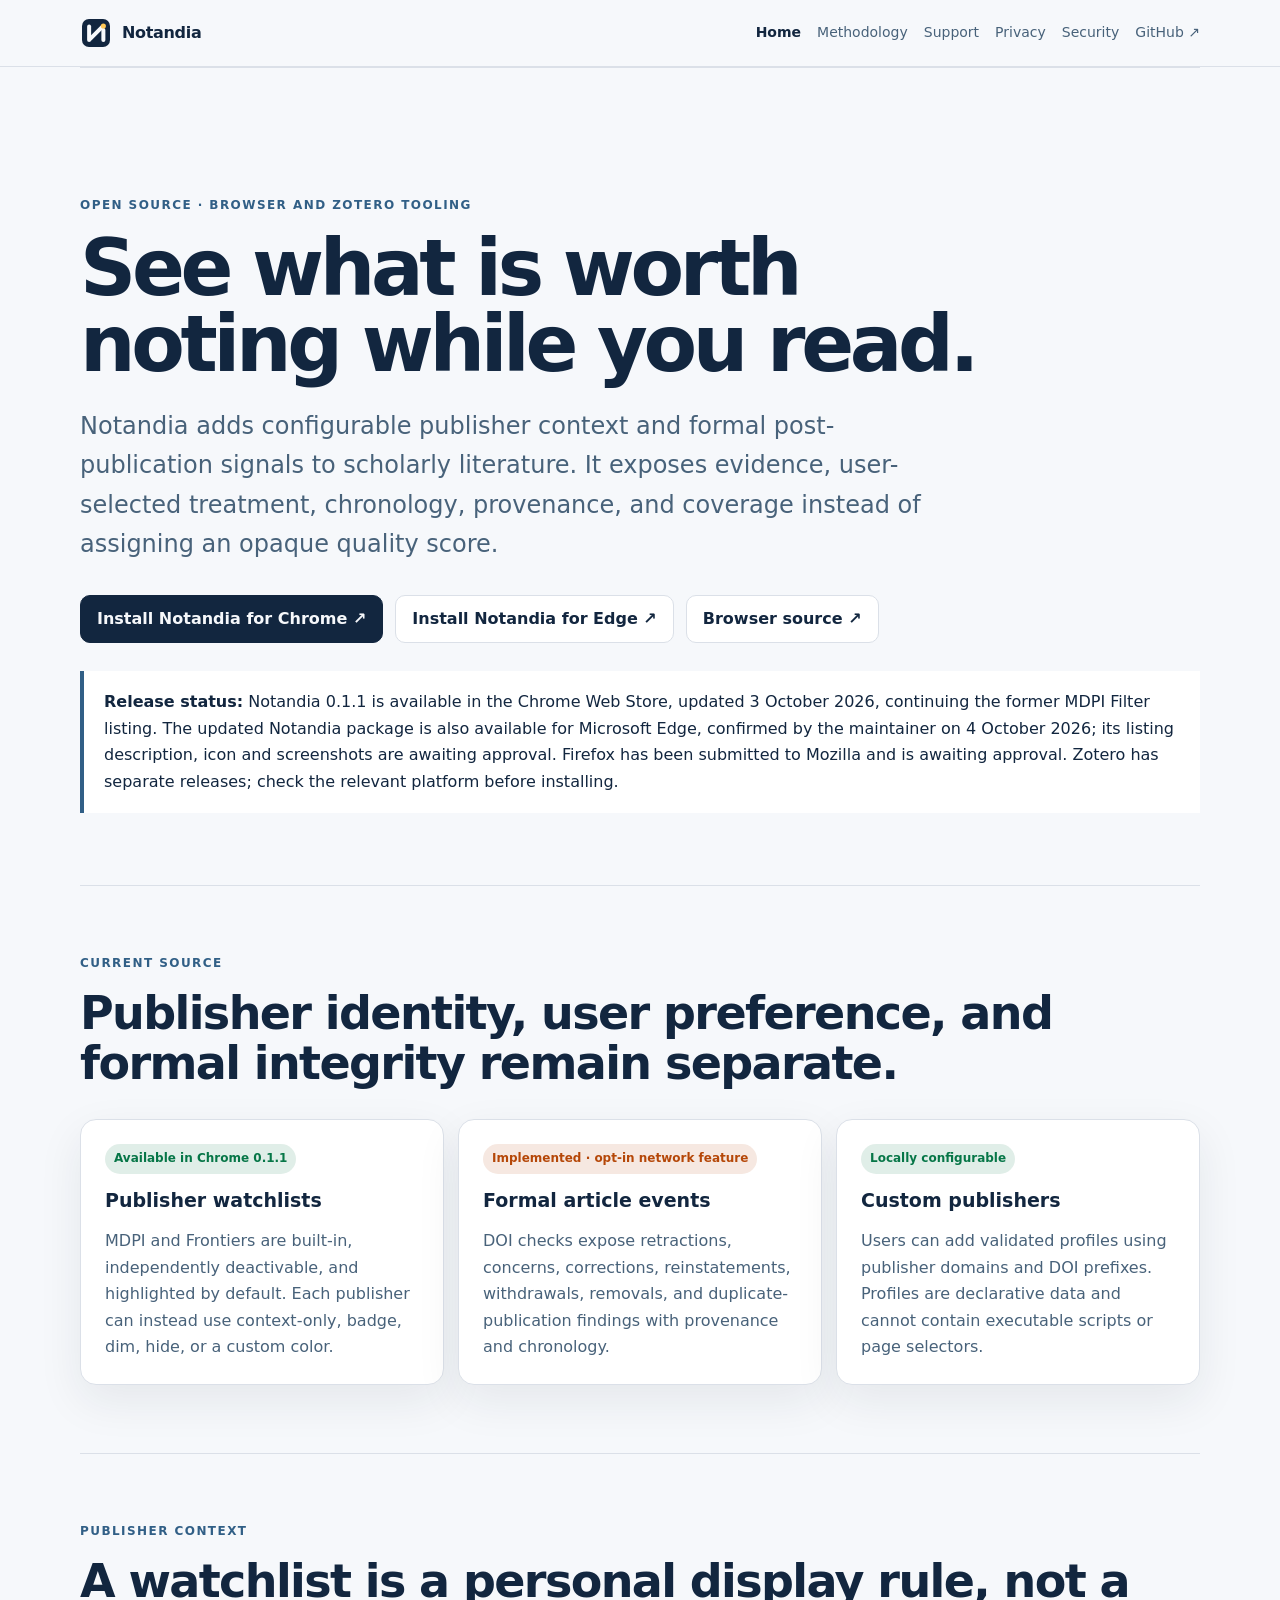
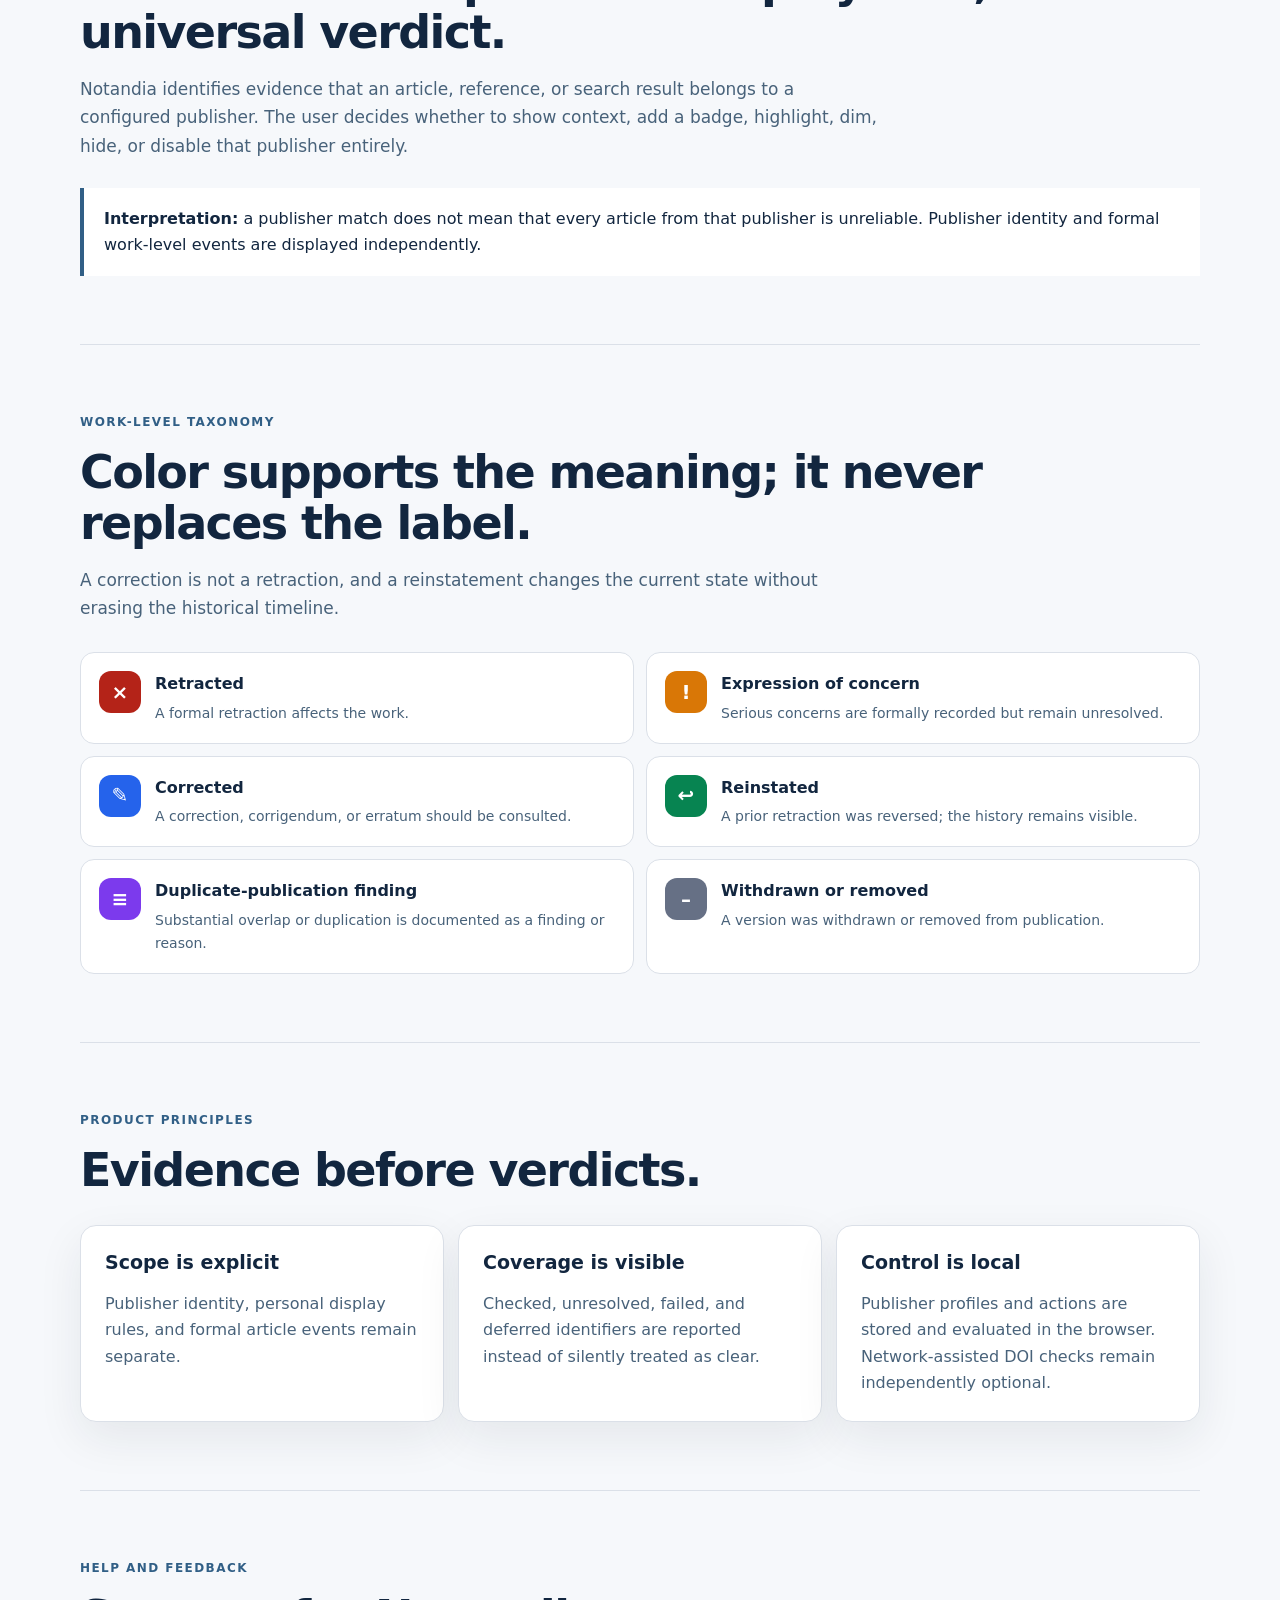
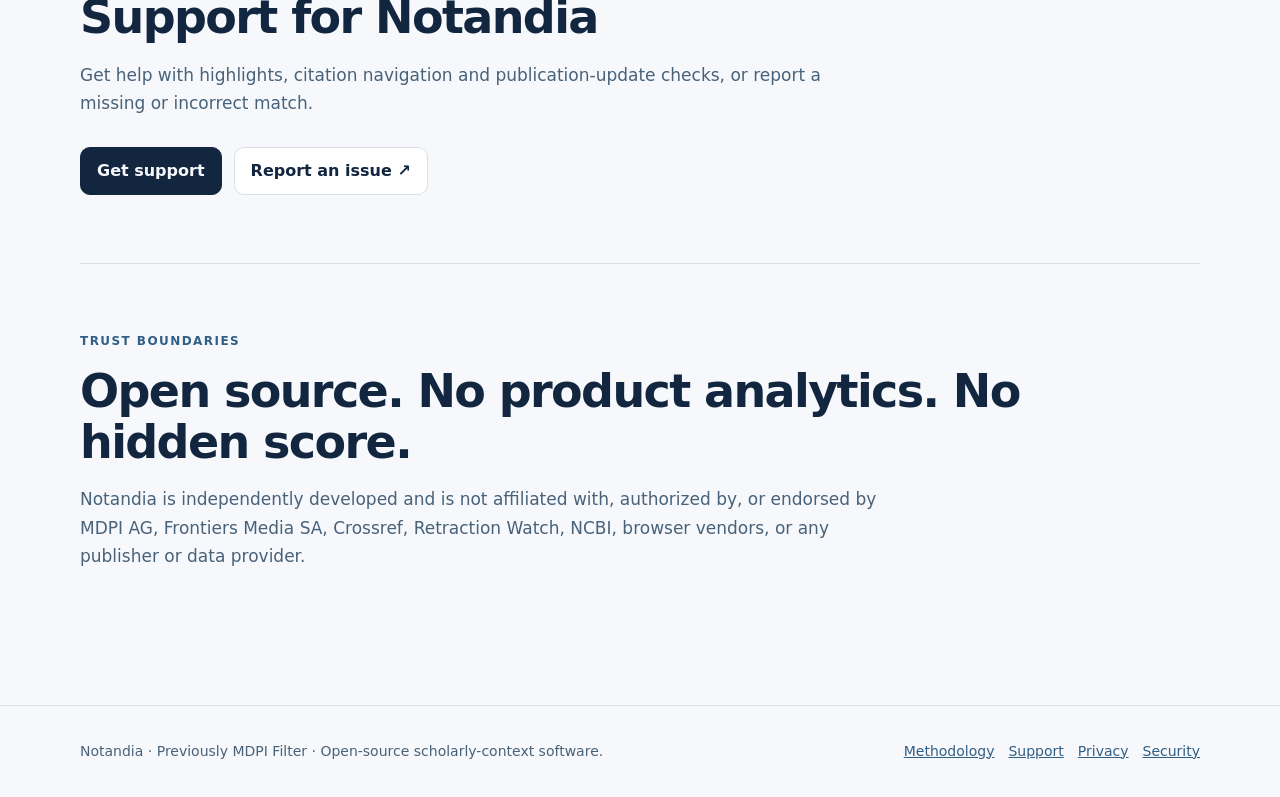
==== commit f23d4c8d: "Update Edge install link and Firefox submission status" ====
--- a/index.html
+++ b/index.html
@@ -35,10 +35,10 @@
       <p class="lede">Notandia adds configurable publisher context and formal post-publication signals to scholarly literature. It exposes evidence, user-selected treatment, chronology, provenance, and coverage instead of assigning an opaque quality score.</p>
       <div class="actions">
         <a class="button primary" href="https://chromewebstore.google.com/detail/notandia/comknkeimaaadpiopddjoknflbmjeccp">Install Notandia for Chrome ↗</a>
-        <a class="button" href="https://microsoftedge.microsoft.com/addons/detail/mdpi-filter/efonlkldplkaeekpiajloajjmkappjgi">Legacy Edge release ↗</a>
+        <a class="button" href="https://microsoftedge.microsoft.com/addons/detail/notandia/efonlkldplkaeekpiajloajjmkappjgi">Install Notandia for Edge ↗</a>
         <a class="button" href="https://github.com/notandia/browser-extension">Browser source ↗</a>
       </div>
-      <div class="notice"><strong>Release status:</strong> Notandia 0.1.1 is available in the Chrome Web Store, updated 3 October 2026, continuing the former MDPI Filter listing. Edge still distributes MDPI Filter 0.0.1, updated 7 June 2025. Zotero has separate releases; check the relevant platform before installing.</div>
+      <div class="notice"><strong>Release status:</strong> Notandia 0.1.1 is available in the Chrome Web Store, updated 3 October 2026, continuing the former MDPI Filter listing. The updated Notandia package is also available for Microsoft Edge, confirmed by the maintainer on 4 October 2026; its listing description, icon and screenshots are awaiting approval. Firefox has been submitted to Mozilla and is awaiting approval. Zotero has separate releases; check the relevant platform before installing.</div>
     </section>
 
     <section aria-labelledby="state-heading">
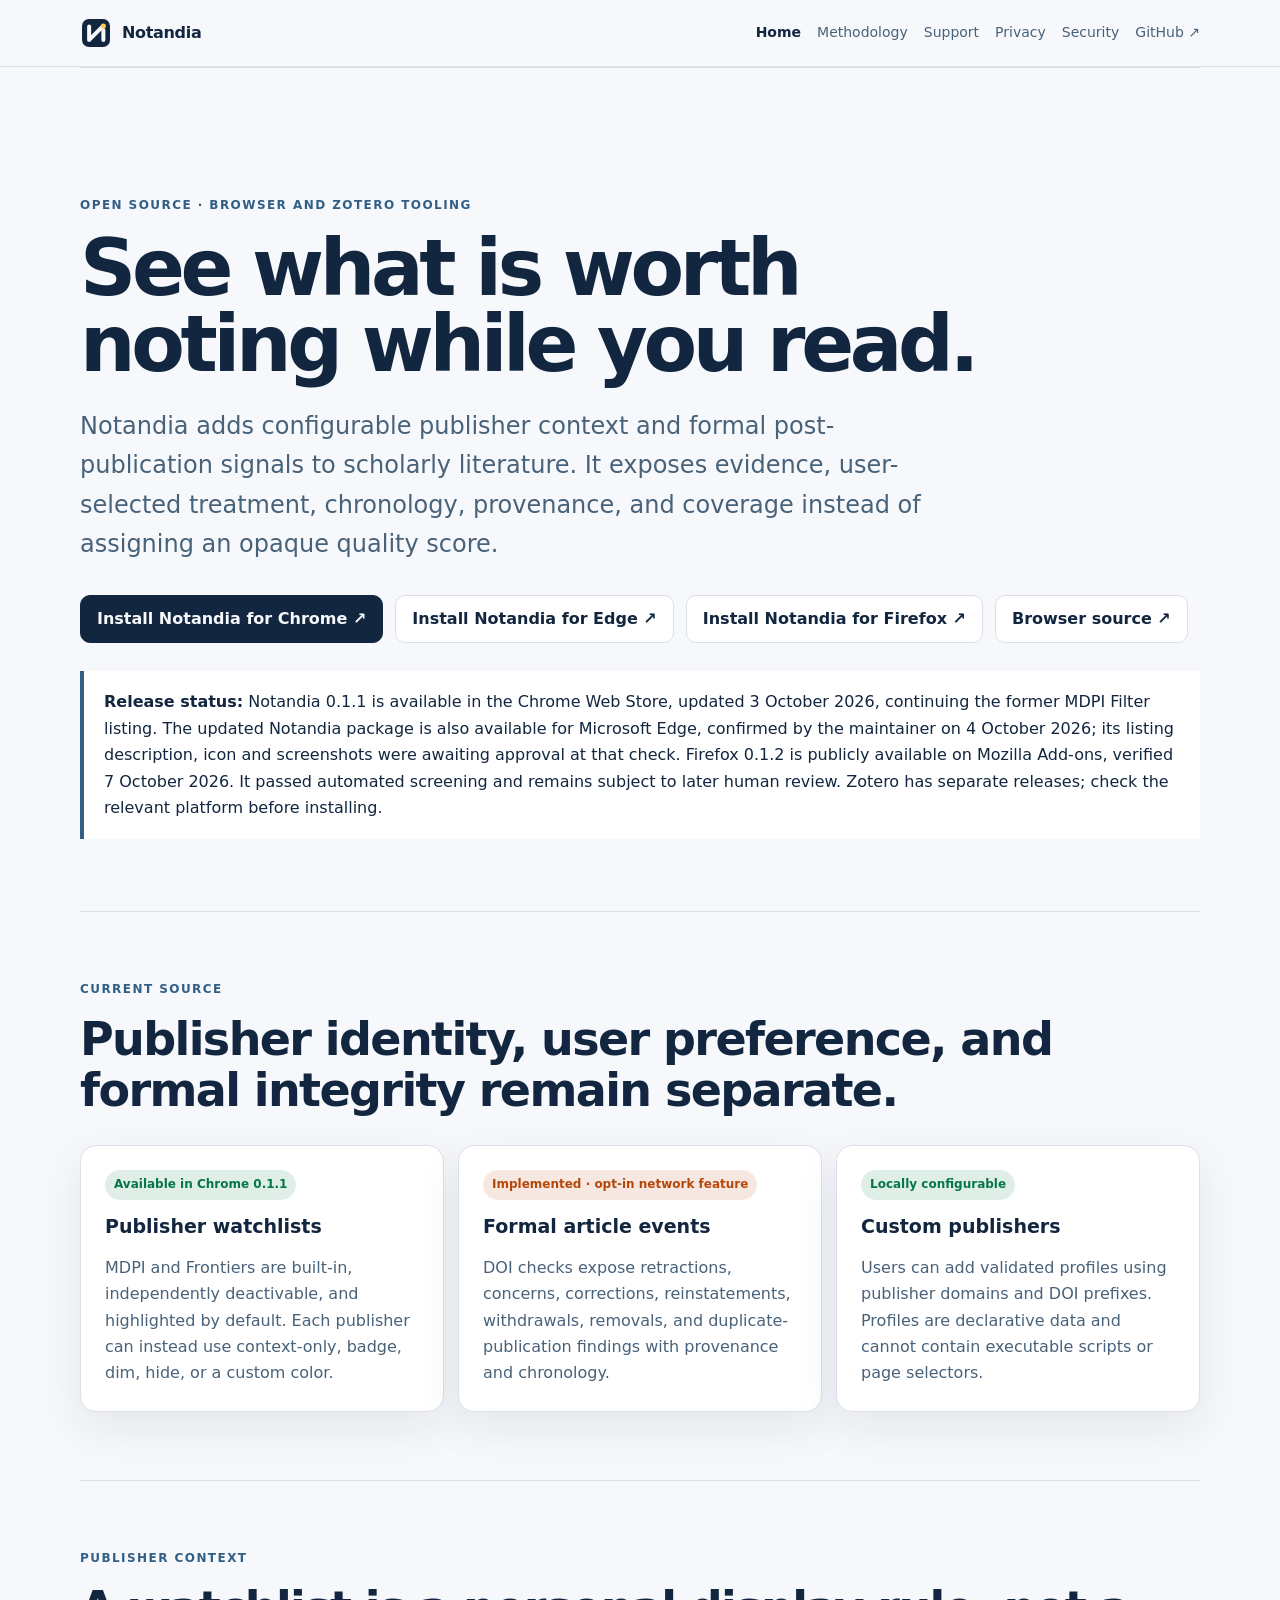
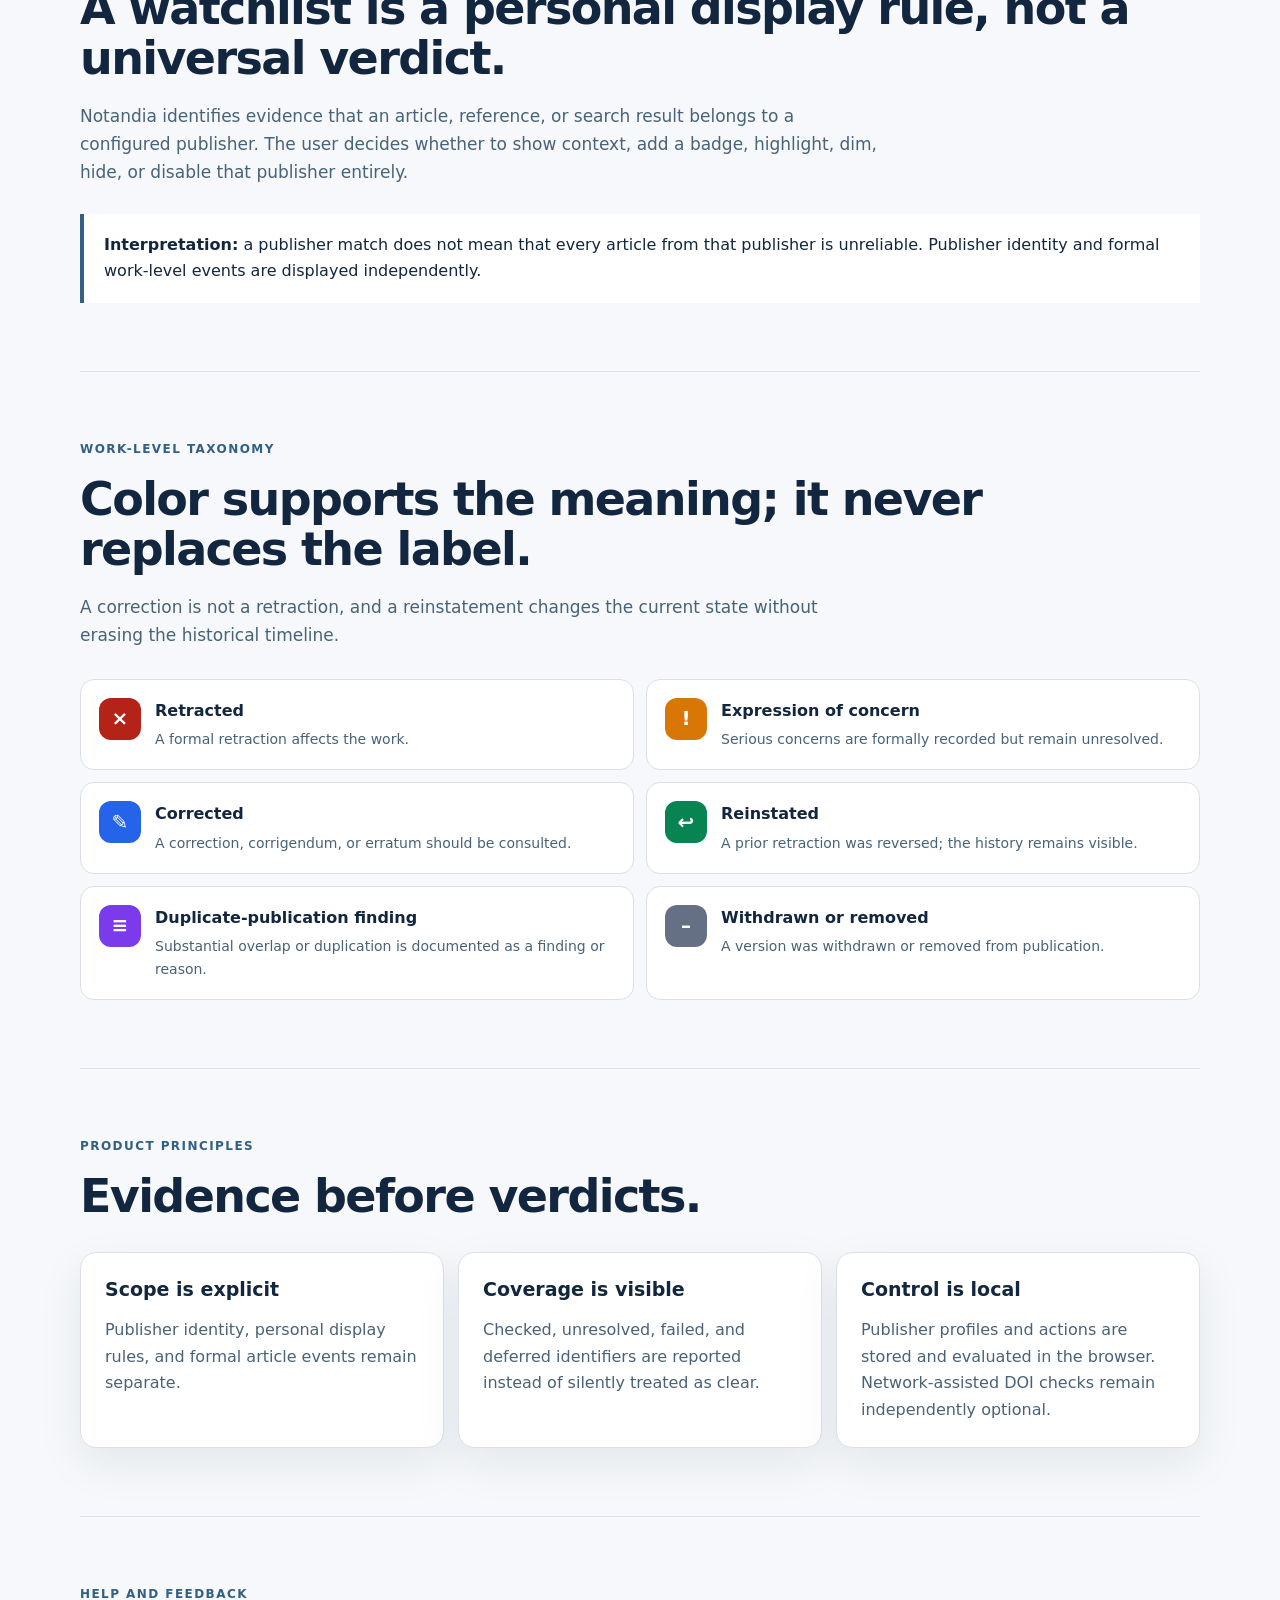
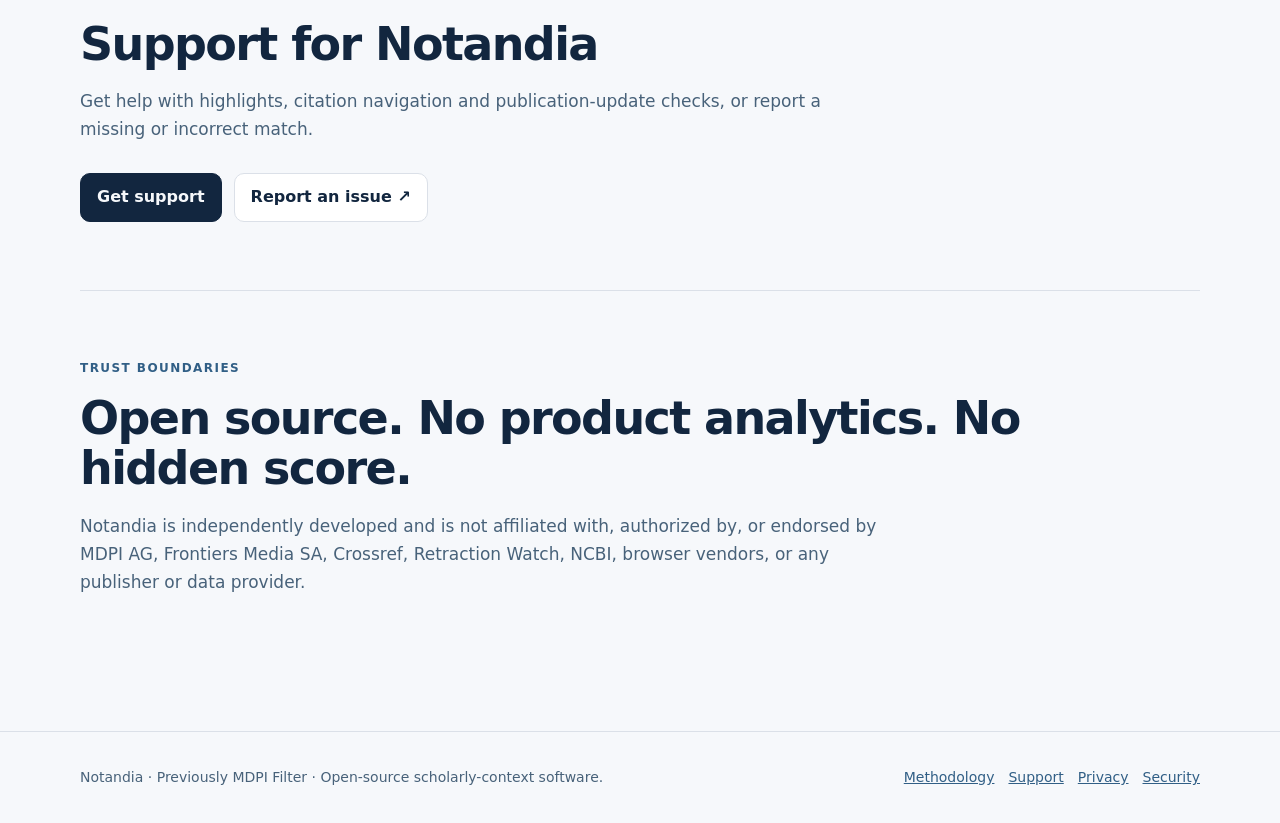
==== commit 72143db5: "Publish verified Firefox 0.1.2 availability and install link" ====
--- a/index.html
+++ b/index.html
@@ -36,9 +36,10 @@
       <div class="actions">
         <a class="button primary" href="https://chromewebstore.google.com/detail/notandia/comknkeimaaadpiopddjoknflbmjeccp">Install Notandia for Chrome ↗</a>
         <a class="button" href="https://microsoftedge.microsoft.com/addons/detail/notandia/efonlkldplkaeekpiajloajjmkappjgi">Install Notandia for Edge ↗</a>
+        <a class="button" href="https://addons.mozilla.org/en-US/firefox/addon/notandia/">Install Notandia for Firefox ↗</a>
         <a class="button" href="https://github.com/notandia/browser-extension">Browser source ↗</a>
       </div>
-      <div class="notice"><strong>Release status:</strong> Notandia 0.1.1 is available in the Chrome Web Store, updated 3 October 2026, continuing the former MDPI Filter listing. The updated Notandia package is also available for Microsoft Edge, confirmed by the maintainer on 4 October 2026; its listing description, icon and screenshots are awaiting approval. Firefox has been submitted to Mozilla and is awaiting approval. Zotero has separate releases; check the relevant platform before installing.</div>
+      <div class="notice"><strong>Release status:</strong> Notandia 0.1.1 is available in the Chrome Web Store, updated 3 October 2026, continuing the former MDPI Filter listing. The updated Notandia package is also available for Microsoft Edge, confirmed by the maintainer on 4 October 2026; its listing description, icon and screenshots were awaiting approval at that check. Firefox 0.1.2 is publicly available on Mozilla Add-ons, verified 7 October 2026. It passed automated screening and remains subject to later human review. Zotero has separate releases; check the relevant platform before installing.</div>
     </section>
 
     <section aria-labelledby="state-heading">
